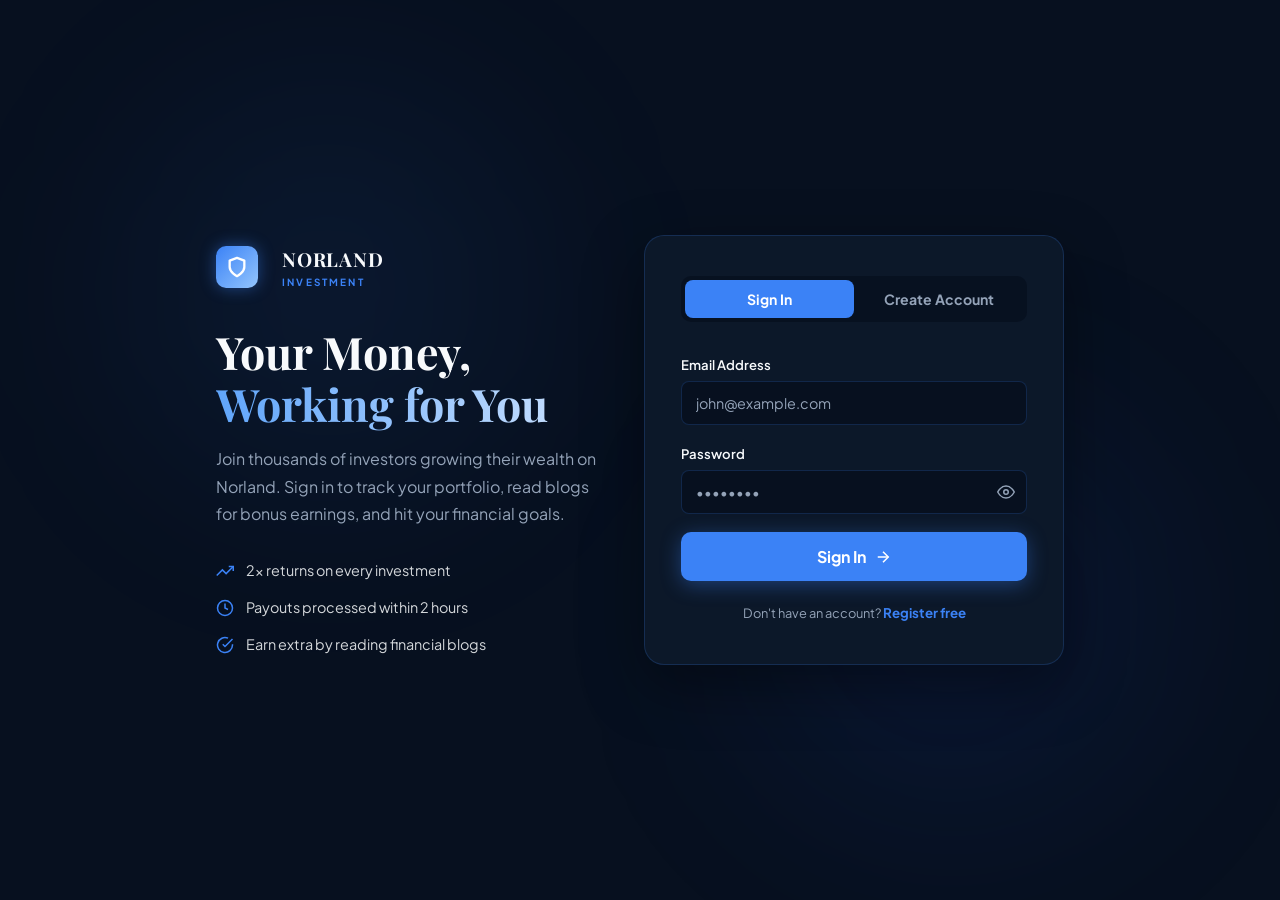
==== dashboard.html @ 58f3e638 "Add files via upload" ====
<!DOCTYPE html>
<html lang="en">
<head>
  <meta charset="UTF-8" />
  <meta name="viewport" content="width=device-width, initial-scale=1.0" />
  <title>Dashboard — Norland Investment</title>
  <link rel="stylesheet" href="styles.css" />
</head>
<body>

<div class="dashboard-page">

  <!-- ===== SIDEBAR ===== -->
  <aside class="sidebar">
    <div class="sidebar-logo">
      <div class="sidebar-logo-icon">
        <svg xmlns="http://www.w3.org/2000/svg" viewBox="0 0 24 24" fill="none" stroke="currentColor" stroke-width="2.5"><path d="M12 22s8-4 8-10V5l-8-3-8 3v7c0 6 8 10 8 10z"/></svg>
      </div>
      <div>
        <div class="sidebar-logo-text-main">NORLAND</div>
        <div class="sidebar-logo-text-sub">Investment</div>
      </div>
    </div>

    <nav class="sidebar-nav">
      <button class="active" onclick="switchTab('overview',this)" data-tab="overview">
        <svg xmlns="http://www.w3.org/2000/svg" viewBox="0 0 24 24" fill="none" stroke="currentColor" stroke-width="2"><rect x="3" y="3" width="7" height="7"/><rect x="14" y="3" width="7" height="7"/><rect x="14" y="14" width="7" height="7"/><rect x="3" y="14" width="7" height="7"/></svg>
        <span>Overview</span>
      </button>
      <button onclick="switchTab('invest',this)" data-tab="invest">
        <svg xmlns="http://www.w3.org/2000/svg" viewBox="0 0 24 24" fill="none" stroke="currentColor" stroke-width="2"><line x1="16.5" y1="9.4" x2="7.5" y2="4.21"/><path d="M21 16V8a2 2 0 0 0-1-1.73l-7-4a2 2 0 0 0-2 0l-7 4A2 2 0 0 0 3 8v8a2 2 0 0 0 1 1.73l7 4a2 2 0 0 0 2 0l7-4A2 2 0 0 0 21 16z"/><polyline points="3.27 6.96 12 12.01 20.73 6.96"/><line x1="12" y1="22.08" x2="12" y2="12"/></svg>
        <span>Invest</span>
      </button>
      <button onclick="switchTab('blog',this)" data-tab="blog">
        <svg xmlns="http://www.w3.org/2000/svg" viewBox="0 0 24 24" fill="none" stroke="currentColor" stroke-width="2"><path d="M14 2H6a2 2 0 0 0-2 2v16a2 2 0 0 0 2 2h12a2 2 0 0 0 2-2V8z"/><polyline points="14 2 14 8 20 8"/><line x1="16" y1="13" x2="8" y2="13"/><line x1="16" y1="17" x2="8" y2="17"/><polyline points="10 9 9 9 8 9"/></svg>
        <span>Read &amp; Earn</span>
      </button>
      <button onclick="switchTab('goal',this)" data-tab="goal">
        <svg xmlns="http://www.w3.org/2000/svg" viewBox="0 0 24 24" fill="none" stroke="currentColor" stroke-width="2"><circle cx="12" cy="12" r="10"/><circle cx="12" cy="12" r="6"/><circle cx="12" cy="12" r="2"/></svg>
        <span>My Goal</span>
      </button>
    </nav>

    <div class="sidebar-user">
      <div class="sidebar-user-info">
        <div class="sidebar-avatar" id="sidebar-avatar">--</div>
        <div>
          <div class="name" id="sidebar-name">—</div>
          <div class="email" id="sidebar-email">—</div>
        </div>
      </div>
      <button class="logout-btn" onclick="doLogout()">
        <svg xmlns="http://www.w3.org/2000/svg" viewBox="0 0 24 24" fill="none" stroke="currentColor" stroke-width="2"><path d="M9 21H5a2 2 0 0 1-2-2V5a2 2 0 0 1 2-2h4"/><polyline points="16 17 21 12 16 7"/><line x1="21" y1="12" x2="9" y2="12"/></svg>
        <span>Sign Out</span>
      </button>
    </div>
  </aside>

  <!-- ===== MAIN ===== -->
  <main class="dash-main">
    <div class="dash-header">
      <h1 id="welcome-msg">Welcome back 👋</h1>
      <p>Here's your investment dashboard for today.</p>
    </div>

    <!-- ===== OVERVIEW TAB ===== -->
    <div id="tab-overview" class="dash-tab active">

      <!-- Stat cards -->
      <div class="stat-grid">
        <div class="dash-stat highlight">
          <svg class="icon" xmlns="http://www.w3.org/2000/svg" viewBox="0 0 24 24" fill="none" stroke="currentColor" stroke-width="2"><polyline points="23 6 13.5 15.5 8.5 10.5 1 18"/><polyline points="17 6 23 6 23 12"/></svg>
          <div class="lbl">Total Balance</div>
          <div class="val" id="stat-balance">₦0</div>
        </div>
        <div class="dash-stat">
          <svg class="icon" xmlns="http://www.w3.org/2000/svg" viewBox="0 0 24 24" fill="none" stroke="currentColor" stroke-width="2"><line x1="16.5" y1="9.4" x2="7.5" y2="4.21"/><path d="M21 16V8a2 2 0 0 0-1-1.73l-7-4a2 2 0 0 0-2 0l-7 4A2 2 0 0 0 3 8v8a2 2 0 0 0 1 1.73l7 4a2 2 0 0 0 2 0l7-4A2 2 0 0 0 21 16z"/></svg>
          <div class="lbl">Total Invested</div>
          <div class="val" id="stat-invested">₦0</div>
        </div>
        <div class="dash-stat">
          <svg class="icon" xmlns="http://www.w3.org/2000/svg" viewBox="0 0 24 24" fill="none" stroke="currentColor" stroke-width="2"><circle cx="12" cy="8" r="6"/><path d="M15.477 12.89L17 22l-5-3-5 3 1.523-9.11"/></svg>
          <div class="lbl">Total Earned</div>
          <div class="val" id="stat-earned">₦0</div>
        </div>
        <div class="dash-stat">
          <svg class="icon" xmlns="http://www.w3.org/2000/svg" viewBox="0 0 24 24" fill="none" stroke="currentColor" stroke-width="2"><path d="M2 3h6a4 4 0 0 1 4 4v14a3 3 0 0 0-3-3H2z"/><path d="M22 3h-6a4 4 0 0 0-4 4v14a3 3 0 0 1 3-3h7z"/></svg>
          <div class="lbl">Blog Earnings</div>
          <div class="val" id="stat-blog">₦0</div>
        </div>
      </div>

      <!-- Balance card -->
      <div class="balance-card">
        <div class="glow-1"></div>
        <div class="glow-2"></div>
        <div class="inner">
          <div class="live-badge">
            <div class="live-dot"></div>
            <span>Live Balance</span>
          </div>
          <div class="balance-amount" id="balance-display">₦0</div>
          <p class="balance-sub">Earnings from investments &amp; blogs</p>
          <div id="goal-progress-wrap" style="display:none">
            <div class="goal-bar-label">
              <span id="goal-bar-label">Goal</span>
              <span class="pct" id="goal-bar-pct">0%</span>
            </div>
            <div class="progress-track">
              <div class="progress-fill" id="goal-bar-fill" style="width:0%"></div>
            </div>
          </div>
        </div>
      </div>

      <!-- Active investments -->
      <div id="active-inv-section" style="margin-bottom:24px;display:none">
        <h2 style="font-size:1rem;font-weight:700;color:var(--text);margin-bottom:14px">Active Investments</h2>
        <div id="active-inv-list" class="investments-list"></div>
      </div>

      <!-- Quick actions -->
      <div class="quick-actions">
        <button class="quick-card" onclick="switchTab('invest',null)">
          <svg class="icon" xmlns="http://www.w3.org/2000/svg" viewBox="0 0 24 24" fill="none" stroke="currentColor" stroke-width="2"><line x1="16.5" y1="9.4" x2="7.5" y2="4.21"/><path d="M21 16V8a2 2 0 0 0-1-1.73l-7-4a2 2 0 0 0-2 0l-7 4A2 2 0 0 0 3 8v8a2 2 0 0 0 1 1.73l7 4a2 2 0 0 0 2 0l7-4A2 2 0 0 0 21 16z"/></svg>
          <div class="title">New Investment</div>
          <div class="desc">Choose a package</div>
        </button>
        <button class="quick-card" onclick="switchTab('blog',null)">
          <svg class="icon" xmlns="http://www.w3.org/2000/svg" viewBox="0 0 24 24" fill="none" stroke="currentColor" stroke-width="2"><path d="M2 3h6a4 4 0 0 1 4 4v14a3 3 0 0 0-3-3H2z"/><path d="M22 3h-6a4 4 0 0 0-4 4v14a3 3 0 0 1 3-3h7z"/></svg>
          <div class="title">Read &amp; Earn</div>
          <div class="desc" id="qa-blog-desc">5 articles available</div>
        </button>
        <button class="quick-card" onclick="switchTab('goal',null)">
          <svg class="icon" xmlns="http://www.w3.org/2000/svg" viewBox="0 0 24 24" fill="none" stroke="currentColor" stroke-width="2"><circle cx="12" cy="12" r="10"/><circle cx="12" cy="12" r="6"/><circle cx="12" cy="12" r="2"/></svg>
          <div class="title">Set Goal</div>
          <div class="desc">Track your targets</div>
        </button>
      </div>
    </div>

    <!-- ===== INVEST TAB ===== -->
    <div id="tab-invest" class="dash-tab">
      <div class="tab-header">
        <h2>Choose a Package</h2>
        <p>Select your investment amount. Returns are paid within 2 hours.</p>
      </div>

      <div id="invest-success" class="success-banner">
        <svg xmlns="http://www.w3.org/2000/svg" viewBox="0 0 24 24" fill="none" stroke="currentColor" stroke-width="2"><path d="M22 11.08V12a10 10 0 1 1-5.93-9.14"/><polyline points="22 4 12 14.01 9 11.01"/></svg>
        Investment submitted! It will be processed within 2 hours.
      </div>

      <div class="pkg-grid" id="pkg-grid"></div>
    </div>

    <!-- ===== BLOG TAB ===== -->
    <div id="tab-blog" class="dash-tab">
      <div class="tab-header">
        <h2>Read Articles &amp; Earn</h2>
        <p>Read financial articles to earn bonus rewards. Resets every day.</p>
      </div>
      <div class="blog-list" id="blog-list"></div>
    </div>

    <!-- ===== GOAL TAB ===== -->
    <div id="tab-goal" class="dash-tab">
      <div class="goal-content">
        <div class="tab-header">
          <h2>Investment Goal</h2>
          <p>Set your wealth target and track your progress as your balance grows.</p>
        </div>

        <div id="goal-current-wrap" class="goal-current" style="display:none">
          <div class="goal-label-row">
            <span id="goal-name-display">Goal</span>
            <span class="pct" id="goal-pct-display">0%</span>
          </div>
          <div class="progress-track">
            <div class="progress-fill" id="goal-pct-fill" style="width:0%"></div>
          </div>
          <div class="goal-amounts">
            <span class="saved" id="goal-saved-display">₦0 saved</span>
            <span class="target" id="goal-target-display">Goal: ₦0</span>
          </div>
          <div class="milestones" id="milestones"></div>
        </div>

        <div class="goal-form">
          <h3 id="goal-form-title">Set Your Goal</h3>
          <div class="goal-form-fields">
            <div class="form-group">
              <label for="goal-label-input">Goal Label</label>
              <input id="goal-label-input" type="text" placeholder='e.g. "Car fund", "School fees"' />
            </div>
            <div class="form-group">
              <label for="goal-amount-input">Target Amount (₦)</label>
              <input id="goal-amount-input" type="number" placeholder="e.g. 500000" min="1000" required />
            </div>
            <button class="goal-save-btn" id="goal-save-btn" onclick="saveGoal()">
              <svg xmlns="http://www.w3.org/2000/svg" viewBox="0 0 24 24" fill="none" stroke="currentColor" stroke-width="2" width="18" height="18"><circle cx="12" cy="12" r="10"/><circle cx="12" cy="12" r="6"/><circle cx="12" cy="12" r="2"/></svg>
              Save Goal
            </button>
          </div>
        </div>
      </div>
    </div>

  </main>
</div>

<!-- ===== CONFIRM MODAL ===== -->
<div class="modal-overlay" id="confirm-modal">
  <div class="modal-box">
    <button class="modal-close" onclick="closeModal()">
      <svg xmlns="http://www.w3.org/2000/svg" viewBox="0 0 24 24" fill="none" stroke="currentColor" stroke-width="2"><line x1="18" y1="6" x2="6" y2="18"/><line x1="6" y1="6" x2="18" y2="18"/></svg>
    </button>
    <div class="modal-icon">
      <svg xmlns="http://www.w3.org/2000/svg" viewBox="0 0 24 24" fill="none" stroke="currentColor" stroke-width="2"><line x1="16.5" y1="9.4" x2="7.5" y2="4.21"/><path d="M21 16V8a2 2 0 0 0-1-1.73l-7-4a2 2 0 0 0-2 0l-7 4A2 2 0 0 0 3 8v8a2 2 0 0 0 1 1.73l7 4a2 2 0 0 0 2 0l7-4A2 2 0 0 0 21 16z"/></svg>
    </div>
    <h3>Confirm Investment</h3>
    <p>You're about to invest in the <strong id="modal-pkg-name">—</strong> package.</p>
    <div class="modal-details">
      <div class="modal-row"><span>Package</span>  <span id="md-pkg">—</span></div>
      <div class="modal-row"><span>Amount</span>   <span id="md-amt">—</span></div>
      <div class="modal-row"><span>Return</span>   <span id="md-ret" class="accent">—</span></div>
      <div class="modal-row"><span>Payout in</span><span>2 Hours</span></div>
    </div>
    <button class="modal-confirm" onclick="confirmInvest()">Invest Now</button>
  </div>
</div>

<script src="auth.js"></script>
<script src="dashboard.js"></script>
</body>
</html>
---- styles.css ----
/* ============================================================
   styles.css  —  Norland Investment Platform  (all pages)
   ============================================================ */

@import url('https://fonts.googleapis.com/css2?family=Playfair+Display:wght@400;600;700&family=Plus+Jakarta+Sans:wght@300;400;500;600;700&display=swap');

/* ---------- Variables ---------- */
:root {
  --bg:           #07101f;
  --bg-card:      #0c1829;
  --primary:      #3b82f6;
  --primary-lt:   #93c5fd;
  --primary-dark: #1d4ed8;
  --secondary:    #0f2748;
  --border:       rgba(59,130,246,.20);
  --border-light: rgba(59,130,246,.10);
  --text:         #f8fafc;
  --text-muted:   #94a3b8;
  --radius:       10px;
  --font-serif:   'Playfair Display', serif;
  --font-sans:    'Plus Jakarta Sans', sans-serif;
}

/* ---------- Reset ---------- */
*,*::before,*::after{box-sizing:border-box;margin:0;padding:0}
html{scroll-behavior:smooth}
body{font-family:var(--font-sans);background:var(--bg);color:var(--text);line-height:1.6;overflow-x:hidden}
a{text-decoration:none;color:inherit}
button{cursor:pointer;border:none;background:none;font-family:inherit;color:inherit}
input,select{font-family:inherit}

/* ---------- Utilities ---------- */
.container{width:100%;max-width:1200px;margin:0 auto;padding:0 24px}
.serif{font-family:var(--font-serif)}

.gradient-text{
  background:linear-gradient(to right,#60a5fa,#bfdbfe,#60a5fa);
  background-size:200% auto;
  -webkit-background-clip:text;background-clip:text;-webkit-text-fill-color:transparent;
  animation:shine 4s linear infinite;
}
@keyframes shine{to{background-position:200% center}}

.btn-primary{
  display:inline-flex;align-items:center;gap:8px;
  background:var(--primary);color:#fff;font-weight:700;
  padding:14px 32px;border-radius:var(--radius);font-size:1rem;
  transition:transform .2s,box-shadow .2s;
  box-shadow:0 4px 24px rgba(59,130,246,.4);
  position:relative;overflow:hidden;border:none;cursor:pointer;
}
.btn-primary:hover{transform:scale(1.04)}
.btn-primary::after{
  content:'';position:absolute;top:0;left:-100%;width:50%;height:100%;
  background:linear-gradient(to right,transparent 0%,rgba(255,255,255,.12) 50%,transparent 100%);
  transform:skewX(-20deg);animation:shimmer 6s infinite;
}
@keyframes shimmer{20%,100%{left:200%}0%{left:-100%}}

.btn-outline{
  display:inline-flex;align-items:center;gap:8px;
  border:1px solid var(--primary);color:var(--primary);
  padding:11px 24px;border-radius:var(--radius);font-weight:600;font-size:.9rem;
  transition:background .2s,color .2s;cursor:pointer;background:none;
}
.btn-outline:hover{background:var(--primary);color:#fff}

.section-label{
  display:block;font-size:.75rem;letter-spacing:.2em;text-transform:uppercase;
  font-weight:700;color:var(--primary);margin-bottom:12px;
}
.dot-pattern{
  background-image:radial-gradient(rgba(59,130,246,.06) 1px,transparent 1px);
  background-size:32px 32px;
}

/* ---------- Ticker ---------- */
.ticker-bar{width:100%;overflow:hidden;background:var(--primary-dark);color:#fff;padding:9px 0;font-weight:700;font-size:.82rem;letter-spacing:.07em;white-space:nowrap}
.ticker-inner{display:inline-block;animation:ticker 30s linear infinite}
@keyframes ticker{from{transform:translateX(0)}to{transform:translateX(-50%)}}

/* ---------- Navbar ---------- */
.navbar{position:sticky;top:0;z-index:100;border-bottom:1px solid var(--border);background:rgba(7,16,31,.85);backdrop-filter:blur(14px)}
.navbar-inner{display:flex;align-items:center;justify-content:space-between;height:76px}
.logo{display:flex;align-items:center;gap:12px}
.logo-icon{width:42px;height:42px;border-radius:10px;background:linear-gradient(135deg,var(--primary) 0%,var(--primary-lt) 100%);display:flex;align-items:center;justify-content:center;box-shadow:0 0 16px rgba(59,130,246,.45)}
.logo-icon svg{width:22px;height:22px;color:#fff}
.logo-text-main{font-family:var(--font-serif);font-size:1.2rem;font-weight:700;letter-spacing:.04em}
.logo-text-sub{font-size:.62rem;letter-spacing:.22em;text-transform:uppercase;color:var(--primary);font-weight:700}
.nav-links{display:flex;gap:32px}
.nav-links button{color:var(--text-muted);font-size:.9rem;font-weight:500;transition:color .2s}
.nav-links button:hover{color:var(--primary)}
.nav-cta{background:var(--primary);color:#fff;padding:10px 22px;border-radius:var(--radius);font-weight:700;font-size:.88rem;box-shadow:0 4px 14px rgba(59,130,246,.38);transition:transform .15s}
.nav-cta:hover{transform:scale(1.04)}
.nav-signin{color:var(--text-muted);font-weight:600;font-size:.88rem;padding:8px 12px;transition:color .2s;display:flex;align-items:center;gap:6px}
.nav-signin:hover{color:var(--primary)}

/* ---------- Hero ---------- */
.hero{min-height:88vh;display:flex;align-items:center;justify-content:center;text-align:center;position:relative;overflow:hidden;padding:60px 0 80px}
.hero-glow-1{position:absolute;width:460px;height:460px;top:20%;left:20%;background:rgba(59,130,246,.08);border-radius:50%;filter:blur(120px);pointer-events:none}
.hero-glow-2{position:absolute;width:500px;height:500px;bottom:15%;right:15%;background:rgba(29,78,216,.12);border-radius:50%;filter:blur(120px);pointer-events:none}
.hero-badge{display:inline-flex;align-items:center;gap:8px;padding:7px 16px;border:1px solid rgba(59,130,246,.4);border-radius:999px;background:rgba(59,130,246,.12);color:var(--primary);font-size:.75rem;font-weight:700;letter-spacing:.1em;text-transform:uppercase;margin-bottom:32px}
.hero-title{font-family:var(--font-serif);font-size:clamp(2.6rem,7vw,5.5rem);font-weight:700;line-height:1.08;max-width:900px;margin:0 auto 24px}
.hero-sub{color:var(--text-muted);font-size:1.1rem;max-width:600px;margin:0 auto 40px}
.hero-stats{display:grid;grid-template-columns:repeat(3,1fr);gap:20px;max-width:840px;margin:60px auto 0}
.stat-card{background:rgba(12,24,41,.7);border:1px solid var(--border);border-radius:14px;padding:24px 20px;backdrop-filter:blur(8px)}
.stat-icon{width:46px;height:46px;border-radius:50%;background:rgba(59,130,246,.15);display:flex;align-items:center;justify-content:center;margin:0 auto 14px;color:var(--primary)}
.stat-icon svg{width:22px;height:22px}
.stat-card h3{font-weight:700;font-size:1.05rem;margin-bottom:6px}
.stat-card p{color:var(--text-muted);font-size:.85rem}

/* ---------- About ---------- */
.about{padding:96px 0;border-top:1px solid var(--border-light)}
.about-grid{display:grid;grid-template-columns:1fr 1fr;gap:64px;align-items:center}
.about-visual{position:relative;max-width:440px;margin:0 auto;aspect-ratio:1;border-radius:16px;border:1px solid rgba(59,130,246,.3);background:var(--bg-card);display:flex;flex-direction:column;align-items:center;justify-content:center;text-align:center;padding:40px}
.about-visual::before{content:'';position:absolute;inset:-1px;border-radius:17px;background:linear-gradient(45deg,rgba(59,130,246,.4),rgba(96,165,250,.15),rgba(59,130,246,.4));z-index:-1}
.about-visual svg{width:80px;height:80px;color:var(--primary);margin-bottom:20px}
.about-visual h3{font-family:var(--font-serif);font-size:1.5rem;margin-bottom:8px}
.about-visual p{color:var(--text-muted);font-size:.9rem}
.about-badge{position:absolute;bottom:-24px;right:-24px;background:var(--secondary);border:1px solid rgba(59,130,246,.25);border-radius:12px;padding:14px 20px;box-shadow:0 8px 24px rgba(0,0,0,.4);text-align:center}
.about-badge .big{font-size:1.5rem;font-weight:700}
.about-badge small{font-size:.65rem;text-transform:uppercase;letter-spacing:.15em;color:var(--primary);font-weight:700;display:block}
.about-content h2{font-size:.8rem;letter-spacing:.2em;text-transform:uppercase;color:var(--primary);font-weight:700;margin-bottom:12px}
.about-content h3{font-family:var(--font-serif);font-size:clamp(1.8rem,3vw,2.8rem);font-weight:700;margin-bottom:24px;line-height:1.2}
.about-content p{color:var(--text-muted);font-size:1.05rem;margin-bottom:16px}
.about-content strong{color:var(--text)}
.about-content .accent{color:var(--primary)}
.about-stats{display:grid;grid-template-columns:1fr 1fr;gap:24px;margin-top:36px;padding-top:32px;border-top:1px solid var(--border)}
.about-stats .num{font-family:var(--font-serif);font-size:2.4rem;font-weight:700;color:var(--primary)}
.about-stats .lbl{font-size:.75rem;text-transform:uppercase;letter-spacing:.12em;color:var(--text-muted);font-weight:600}

/* ---------- Packages ---------- */
.packages{padding:96px 0;background:var(--bg-card);position:relative}
.section-head{text-align:center;max-width:680px;margin:0 auto 56px}
.section-head h3{font-family:var(--font-serif);font-size:clamp(1.8rem,3.5vw,3rem);font-weight:700;margin-bottom:16px}
.section-head p{color:var(--text-muted);font-size:1.05rem}
.packages-grid{display:grid;grid-template-columns:repeat(4,1fr);gap:20px}
.pkg-card{position:relative;background:var(--bg);border-radius:14px;padding:24px;display:flex;flex-direction:column;transition:transform .2s;z-index:0}
.pkg-card::before{content:'';position:absolute;inset:-1px;border-radius:15px;background:linear-gradient(45deg,rgba(59,130,246,.35),rgba(96,165,250,.1),rgba(59,130,246,.35));z-index:-1;opacity:.55;transition:opacity .25s}
.pkg-card:hover{transform:translateY(-4px)}
.pkg-card:hover::before{opacity:1}
.pkg-name{font-size:1.1rem;font-weight:700;margin-bottom:20px;padding-bottom:20px;border-bottom:1px solid var(--border)}
.pkg-label{font-size:.72rem;text-transform:uppercase;letter-spacing:.12em;font-weight:600;color:var(--text-muted);margin-bottom:4px}
.pkg-invest{font-size:1.3rem;font-weight:700;margin-bottom:20px}
.pkg-roi-wrap{position:relative;padding-left:16px;margin-bottom:24px}
.pkg-roi-wrap::before{content:'';position:absolute;left:0;top:0;bottom:0;width:3px;background:var(--primary);border-radius:2px}
.pkg-roi-lbl{font-size:.72rem;text-transform:uppercase;letter-spacing:.12em;font-weight:700;color:var(--primary);margin-bottom:4px}
.pkg-roi{font-family:var(--font-serif);font-size:2rem;font-weight:700;color:var(--primary)}
.pkg-btn{margin-top:auto;width:100%;padding:11px;border:1px solid rgba(59,130,246,.35);border-radius:8px;color:var(--primary);font-weight:600;font-size:.88rem;transition:background .2s,color .2s;display:flex;align-items:center;justify-content:center;gap:6px}
.pkg-btn:hover{background:var(--primary);color:#fff}

/* ---------- How It Works ---------- */
.how{padding:96px 0;border-top:1px solid var(--border-light)}
.steps{display:grid;grid-template-columns:repeat(4,1fr);gap:32px;position:relative}
.steps::before{content:'';position:absolute;top:44px;left:9%;right:9%;height:1px;border-top:1px dashed var(--border)}
.step{display:flex;flex-direction:column;align-items:center;text-align:center;position:relative;z-index:1}
.step-circle{width:88px;height:88px;border-radius:50%;background:var(--bg-card);border:2px solid rgba(59,130,246,.2);display:flex;align-items:center;justify-content:center;color:var(--primary);margin-bottom:24px;transition:border-color .25s,transform .25s;position:relative}
.step-circle:hover{border-color:var(--primary);transform:scale(1.08)}
.step-circle svg{width:32px;height:32px}
.step-num{position:absolute;top:-8px;right:-8px;width:26px;height:26px;background:var(--primary);color:#fff;border-radius:50%;font-size:.75rem;font-weight:700;display:flex;align-items:center;justify-content:center}
.step h4{font-size:1.05rem;font-weight:700;margin-bottom:10px}
.step p{color:var(--text-muted);font-size:.9rem}

/* ---------- Testimonials ---------- */
.testimonials{padding:96px 0;background:var(--bg-card);border-top:1px solid var(--border-light);position:relative;overflow:hidden}
.testimonials::before{content:'';position:absolute;top:0;right:0;width:500px;height:500px;background:rgba(59,130,246,.06);border-radius:50%;filter:blur(100px);pointer-events:none}
.testi-header{display:flex;flex-wrap:wrap;align-items:flex-end;justify-content:space-between;gap:24px;margin-bottom:52px}
.testi-header h3{font-family:var(--font-serif);font-size:clamp(1.8rem,3.5vw,2.8rem);font-weight:700;margin-bottom:12px}
.testi-header p{color:var(--text-muted);font-size:1rem;max-width:520px}
.stars{display:flex;gap:4px;align-items:center}
.stars svg{color:var(--primary);fill:var(--primary);width:22px;height:22px}
.stars span{margin-left:8px;font-weight:700}
.testi-grid{display:grid;grid-template-columns:repeat(3,1fr);gap:28px}
.testi-card{background:rgba(7,16,31,.85);border:1px solid var(--border);border-radius:18px;padding:32px;backdrop-filter:blur(10px);position:relative}
.quote-icon{position:absolute;top:20px;right:20px;color:rgba(59,130,246,.18);width:36px;height:36px}
.testi-stars{display:flex;gap:3px;margin-bottom:20px}
.testi-stars svg{width:15px;height:15px;color:var(--primary);fill:var(--primary)}
.testi-text{color:rgba(248,250,252,.88);font-size:1rem;line-height:1.7;margin-bottom:28px}
.testi-author{display:flex;align-items:center;gap:14px;padding-top:20px;border-top:1px solid var(--border)}
.testi-avatar{width:46px;height:46px;border-radius:50%;background:rgba(59,130,246,.18);border:1px solid rgba(59,130,246,.3);color:var(--primary);font-weight:700;font-size:1rem;display:flex;align-items:center;justify-content:center}
.testi-name{font-weight:700;font-size:.95rem}
.testi-role{font-size:.8rem;color:var(--primary);font-weight:600}

/* ---------- Invest Form ---------- */
.invest-section{padding:96px 0;border-top:1px solid var(--border-light)}
.form-box{max-width:920px;margin:0 auto;border-radius:24px;overflow:hidden;border:1px solid rgba(59,130,246,.2);box-shadow:0 20px 60px rgba(0,0,0,.35);display:grid;grid-template-columns:2fr 3fr}
.form-info{background:var(--secondary);padding:48px 36px;display:flex;flex-direction:column;justify-content:space-between;position:relative;overflow:hidden}
.form-info::before{content:'';position:absolute;inset:0;background-image:radial-gradient(rgba(59,130,246,.07) 1px,transparent 1px);background-size:24px 24px}
.form-info>*{position:relative;z-index:1}
.form-info svg.shield{width:48px;height:48px;color:var(--primary);margin-bottom:24px}
.form-info h3{font-family:var(--font-serif);font-size:1.8rem;font-weight:700;margin-bottom:14px}
.form-info p{color:rgba(248,250,252,.7);font-size:.9rem;line-height:1.6;margin-bottom:28px}
.form-checklist{list-style:none;display:flex;flex-direction:column;gap:14px}
.form-checklist li{display:flex;align-items:flex-start;gap:10px;font-size:.88rem;color:rgba(248,250,252,.85)}
.form-checklist svg{width:18px;height:18px;color:var(--primary);flex-shrink:0;margin-top:1px}
.form-area{background:var(--bg-card);padding:48px 36px}
.form-area h2{font-family:var(--font-serif);font-size:1.8rem;font-weight:700;margin-bottom:6px}
.form-divider{width:60px;height:3px;background:var(--primary);border-radius:2px;margin-bottom:30px}
.form-grid{display:grid;grid-template-columns:1fr 1fr;gap:20px}
.form-group{display:flex;flex-direction:column;gap:6px}
.form-group.full{grid-column:1/-1}
.form-group label{font-size:.82rem;font-weight:600;color:var(--text)}
.form-group input,.form-group select{background:var(--bg);border:1px solid var(--border);border-radius:8px;padding:12px 14px;color:var(--text);font-size:.9rem;outline:none;transition:border-color .2s;-webkit-appearance:none}
.form-group input::placeholder{color:var(--text-muted)}
.form-group input:focus,.form-group select:focus{border-color:var(--primary);box-shadow:0 0 0 2px rgba(59,130,246,.15)}
.form-group select option{background:var(--bg-card);color:var(--text)}
.form-submit{width:100%;padding:16px;margin-top:8px;background:var(--primary);color:#fff;font-weight:700;font-size:1.05rem;border-radius:8px;display:flex;align-items:center;justify-content:center;gap:8px;box-shadow:0 4px 20px rgba(59,130,246,.38);transition:background .2s,transform .15s;position:relative;overflow:hidden;border:none;cursor:pointer}
.form-submit:hover{background:#2563eb;transform:scale(1.01)}
.form-note{text-align:center;color:var(--text-muted);font-size:.75rem;margin-top:12px;display:flex;align-items:center;justify-content:center;gap:5px}

/* ---------- Footer ---------- */
.footer{background:var(--bg);border-top:1px solid var(--border);padding:64px 0 32px}
.footer-grid{display:grid;grid-template-columns:2fr 1fr 1fr;gap:48px;margin-bottom:48px}
.footer-brand p{color:var(--text-muted);font-size:.9rem;max-width:340px;margin:20px 0 24px;line-height:1.7}
.footer-badges{display:flex;gap:10px;flex-wrap:wrap}
.trust-badge{display:flex;align-items:center;gap:6px;background:var(--bg-card);border:1px solid var(--border);border-radius:999px;padding:6px 14px;font-size:.8rem;font-weight:600;color:var(--text)}
.trust-badge svg{width:14px;height:14px;color:var(--primary)}
.footer-col h4{font-weight:700;font-size:1rem;margin-bottom:20px}
.footer-col ul{list-style:none;display:flex;flex-direction:column;gap:12px}
.footer-col ul li button,.footer-col ul li span{color:var(--text-muted);font-size:.88rem;transition:color .2s;display:flex;align-items:center;gap:8px}
.footer-col ul li button:hover{color:var(--primary)}
.footer-col ul li .dot{width:7px;height:7px;border-radius:50%;background:var(--primary);flex-shrink:0}
.footer-bottom{border-top:1px solid var(--border);padding-top:24px;display:flex;flex-wrap:wrap;align-items:center;justify-content:space-between;gap:12px;font-size:.82rem;color:var(--text-muted)}
.footer-bottom strong{color:var(--text)}

/* ---------- Floating CTA ---------- */
.floating-cta{position:fixed;bottom:24px;right:24px;z-index:200;display:none}
.floating-cta.visible{display:block}
.floating-btn{background:var(--primary);color:#fff;font-weight:700;font-size:.9rem;padding:14px 26px;border-radius:999px;box-shadow:0 8px 30px rgba(59,130,246,.45);transition:transform .2s;position:relative;overflow:hidden;border:none;cursor:pointer}
.floating-btn:hover{transform:scale(1.06)}

/* ---------- Animations ---------- */
.fade-up{opacity:0;transform:translateY(32px);transition:opacity .6s ease,transform .6s ease}
.fade-up.visible{opacity:1;transform:translateY(0)}
@keyframes pulse{0%,100%{opacity:1}50%{opacity:.4}}
@keyframes spin{to{transform:rotate(360deg)}}

/* ============================================================
   LOGIN PAGE
   ============================================================ */
.login-page{min-height:100vh;background:var(--bg);display:flex;align-items:center;justify-content:center;padding:24px;position:relative;overflow:hidden}
.login-glow-1{position:absolute;top:10%;left:10%;width:400px;height:400px;background:rgba(59,130,246,.07);border-radius:50%;filter:blur(100px);pointer-events:none}
.login-glow-2{position:absolute;bottom:10%;right:10%;width:400px;height:400px;background:rgba(29,78,216,.1);border-radius:50%;filter:blur(100px);pointer-events:none}
.login-wrap{display:flex;gap:48px;align-items:center;max-width:960px;width:100%;position:relative;z-index:1;flex-wrap:wrap;justify-content:center}
.login-brand{flex:1 1 300px;max-width:380px}
.login-brand h1{font-family:var(--font-serif);font-size:clamp(2rem,4vw,2.8rem);font-weight:700;color:var(--text);line-height:1.15;margin-bottom:16px}
.login-brand p{color:var(--text-muted);font-size:1rem;line-height:1.7;margin-bottom:32px}
.login-checklist{list-style:none;display:flex;flex-direction:column;gap:14px}
.login-checklist li{display:flex;align-items:center;gap:12px;color:rgba(248,250,252,.85);font-size:.9rem}
.login-checklist svg{color:var(--primary);flex-shrink:0;width:18px;height:18px}
.login-card{flex:1 1 340px;max-width:420px;background:var(--bg-card);border-radius:20px;border:1px solid rgba(59,130,246,.2);padding:40px 36px;box-shadow:0 20px 60px rgba(0,0,0,.4)}
.tab-switcher{display:flex;background:rgba(7,16,31,.8);border-radius:10px;padding:4px;margin-bottom:32px}
.tab-switcher button{flex:1;padding:10px 0;border-radius:8px;font-weight:700;font-size:.88rem;background:transparent;color:var(--text-muted);transition:all .2s;border:none;cursor:pointer;font-family:inherit}
.tab-switcher button.active{background:var(--primary);color:#fff}
.auth-form{display:flex;flex-direction:column;gap:18px}
.auth-form .form-group{display:flex;flex-direction:column;gap:6px}
.auth-form .form-group label{font-size:.82rem;font-weight:600;color:var(--text)}
.auth-form .form-group input{background:var(--bg);border:1px solid var(--border);border-radius:8px;padding:12px 14px;color:var(--text);font-size:.9rem;outline:none;transition:border-color .2s;width:100%}
.auth-form .form-group input::placeholder{color:var(--text-muted)}
.auth-form .form-group input:focus{border-color:var(--primary);box-shadow:0 0 0 2px rgba(59,130,246,.15)}
.pass-wrap{position:relative}
.pass-wrap input{padding-right:44px;width:100%}
.pass-toggle{position:absolute;right:12px;top:50%;transform:translateY(-50%);background:none;border:none;cursor:pointer;color:var(--text-muted);display:flex;padding:0}
.pass-toggle svg{width:18px;height:18px}
.auth-error{background:rgba(239,68,68,.1);border:1px solid rgba(239,68,68,.3);border-radius:8px;padding:10px 14px;color:#f87171;font-size:.85rem;display:none}
.auth-error.show{display:block}
.auth-submit{padding:14px;border-radius:10px;background:var(--primary);color:#fff;font-weight:700;font-size:1rem;border:none;cursor:pointer;display:flex;align-items:center;justify-content:center;gap:8px;font-family:inherit;box-shadow:0 4px 20px rgba(59,130,246,.38);transition:background .2s,transform .15s;width:100%}
.auth-submit:hover{background:#2563eb;transform:scale(1.01)}
.auth-submit:disabled{opacity:.7;cursor:not-allowed;transform:none}
.auth-footer{text-align:center;color:var(--text-muted);font-size:.8rem;margin-top:4px}
.auth-footer button{color:var(--primary);font-weight:700;background:none;border:none;cursor:pointer;font-family:inherit}
.spinner{width:18px;height:18px;border:2px solid rgba(255,255,255,.3);border-top:2px solid #fff;border-radius:50%;animation:spin 1s linear infinite;display:inline-block}

/* ============================================================
   DASHBOARD
   ============================================================ */
.dashboard-page{min-height:100vh;background:var(--bg);display:flex;font-family:var(--font-sans)}

/* Sidebar */
.sidebar{width:220px;flex-shrink:0;background:var(--bg-card);border-right:1px solid rgba(59,130,246,.12);display:flex;flex-direction:column;position:sticky;top:0;height:100vh;overflow:hidden}
.sidebar-logo{padding:24px 20px 20px;border-bottom:1px solid rgba(59,130,246,.1);display:flex;align-items:center;gap:10px}
.sidebar-logo-icon{width:36px;height:36px;border-radius:8px;background:linear-gradient(135deg,#3b82f6,#93c5fd);display:flex;align-items:center;justify-content:center;flex-shrink:0}
.sidebar-logo-icon svg{width:18px;height:18px;color:#fff}
.sidebar-logo-text-main{font-family:var(--font-serif);font-size:1rem;font-weight:700;color:var(--text)}
.sidebar-logo-text-sub{font-size:.58rem;letter-spacing:.2em;text-transform:uppercase;color:var(--primary);font-weight:700}
.sidebar-nav{flex:1;padding:16px 12px;display:flex;flex-direction:column;gap:4px}
.sidebar-nav button{display:flex;align-items:center;gap:10px;padding:10px 12px;border-radius:8px;background:transparent;color:var(--text-muted);font-weight:500;font-size:.88rem;border:none;cursor:pointer;font-family:inherit;transition:all .2s;text-align:left;border-left:2px solid transparent;width:100%}
.sidebar-nav button.active,.sidebar-nav button:hover{color:var(--primary)}
.sidebar-nav button.active{background:rgba(59,130,246,.15);font-weight:700;border-left-color:var(--primary)}
.sidebar-nav button svg{width:18px;height:18px;flex-shrink:0}
.sidebar-user{padding:16px 12px;border-top:1px solid rgba(59,130,246,.1)}
.sidebar-avatar{width:36px;height:36px;border-radius:50%;background:rgba(59,130,246,.18);border:1px solid rgba(59,130,246,.3);display:flex;align-items:center;justify-content:center;color:var(--primary);font-weight:700;font-size:.85rem;flex-shrink:0}
.sidebar-user-info{display:flex;align-items:center;gap:10px;margin-bottom:12px;overflow:hidden}
.sidebar-user-info .name{font-size:.85rem;font-weight:700;color:var(--text);white-space:nowrap;overflow:hidden;text-overflow:ellipsis}
.sidebar-user-info .email{font-size:.72rem;color:var(--text-muted);white-space:nowrap;overflow:hidden;text-overflow:ellipsis}
.logout-btn{display:flex;align-items:center;gap:8px;width:100%;padding:9px 12px;border-radius:8px;background:rgba(239,68,68,.08);color:#f87171;border:1px solid rgba(239,68,68,.15);cursor:pointer;font-family:inherit;font-size:.84rem;font-weight:600}
.logout-btn svg{width:15px;height:15px}

/* Dashboard main */
.dash-main{flex:1;padding:32px 28px;overflow:auto}
.dash-header{margin-bottom:32px}
.dash-header h1{font-family:var(--font-serif);font-size:1.8rem;font-weight:700;color:var(--text);margin-bottom:4px}
.dash-header p{color:var(--text-muted);font-size:.9rem}

/* Tabs */
.dash-tab{display:none}
.dash-tab.active{display:block}

/* Stat grid */
.stat-grid{display:grid;grid-template-columns:repeat(auto-fit,minmax(200px,1fr));gap:20px;margin-bottom:28px}
.dash-stat{background:var(--bg-card);border:1px solid rgba(59,130,246,.12);border-radius:14px;padding:20px 18px}
.dash-stat.highlight{background:linear-gradient(135deg,rgba(59,130,246,.12),rgba(29,78,216,.08));border-color:rgba(59,130,246,.35)}
.dash-stat .icon{color:var(--primary);margin-bottom:10px;width:22px;height:22px}
.dash-stat .lbl{font-size:.78rem;font-weight:600;color:var(--text-muted);text-transform:uppercase;letter-spacing:.1em;margin-bottom:6px}
.dash-stat .val{font-family:var(--font-serif);font-size:1.4rem;font-weight:700;color:var(--text)}
.dash-stat.highlight .val{color:#60a5fa}

/* Balance card */
.balance-card{background:linear-gradient(135deg,#0c1829 0%,#0f2748 100%);border:1px solid rgba(59,130,246,.25);border-radius:20px;padding:32px;margin-bottom:24px;position:relative;overflow:hidden}
.balance-card .glow-1{position:absolute;top:-40px;right:-40px;width:200px;height:200px;background:rgba(59,130,246,.07);border-radius:50%;filter:blur(40px);pointer-events:none}
.balance-card .glow-2{position:absolute;bottom:-20px;left:-20px;width:160px;height:160px;background:rgba(29,78,216,.1);border-radius:50%;filter:blur(40px);pointer-events:none}
.balance-card .inner{position:relative;z-index:1}
.live-badge{display:flex;align-items:center;gap:8px;margin-bottom:8px}
.live-dot{width:8px;height:8px;border-radius:50%;background:#22c55e;box-shadow:0 0 6px #22c55e;animation:pulse 2s infinite}
.live-badge span{font-size:.78rem;color:var(--text-muted);font-weight:600;text-transform:uppercase;letter-spacing:.12em}
.balance-amount{font-family:var(--font-serif);font-size:clamp(2.2rem,5vw,3.5rem);font-weight:700;color:var(--text);letter-spacing:-.01em;margin-bottom:8px}
.balance-sub{color:var(--text-muted);font-size:.88rem;margin-bottom:20px}
.goal-bar-label{display:flex;justify-content:space-between;margin-bottom:6px}
.goal-bar-label span{font-size:.8rem;color:var(--text-muted)}
.goal-bar-label .pct{color:var(--primary);font-weight:700}
.progress-track{height:8px;background:rgba(59,130,246,.12);border-radius:999px}
.progress-fill{height:100%;background:linear-gradient(to right,#3b82f6,#93c5fd);border-radius:999px;transition:width 1s ease}

/* Active investments */
.investments-list{display:flex;flex-direction:column;gap:12px}
.inv-card{background:var(--bg-card);border:1px solid rgba(59,130,246,.18);border-radius:14px;padding:20px}
.inv-card-top{display:flex;justify-content:space-between;align-items:center;margin-bottom:12px;flex-wrap:wrap;gap:12px}
.inv-name{font-weight:700;font-size:.95rem;color:var(--text)}
.inv-amounts{font-size:.82rem;color:var(--text-muted)}
.inv-amounts .arrow{color:var(--primary);font-weight:700}
.inv-timer{font-family:monospace;font-size:1.1rem;font-weight:700;color:var(--text);text-align:right}
.inv-timer.done{color:#22c55e}
.inv-timer-label{font-size:.75rem;color:var(--text-muted)}
.inv-progress-track{height:6px;background:rgba(59,130,246,.1);border-radius:999px;margin-bottom:6px}
.inv-progress-fill{height:100%;background:linear-gradient(to right,#3b82f6,#93c5fd);border-radius:999px;transition:width .5s ease}
.inv-pct{font-size:.75rem;color:var(--text-muted)}

/* Quick actions */
.quick-actions{display:grid;grid-template-columns:repeat(auto-fit,minmax(180px,1fr));gap:16px}
.quick-card{background:var(--bg-card);border:1px solid rgba(59,130,246,.15);border-radius:14px;padding:20px;text-align:left;cursor:pointer;font-family:inherit;transition:border-color .2s,transform .2s;width:100%}
.quick-card:hover{border-color:rgba(59,130,246,.45);transform:translateY(-2px)}
.quick-card .icon{color:var(--primary);margin-bottom:10px;width:18px;height:18px}
.quick-card .title{font-weight:700;font-size:.9rem;color:var(--text);margin-bottom:4px}
.quick-card .desc{font-size:.78rem;color:var(--text-muted)}

/* Section header */
.tab-header{margin-bottom:24px}
.tab-header h2{font-family:var(--font-serif);font-size:1.6rem;font-weight:700;color:var(--text);margin-bottom:8px}
.tab-header p{color:var(--text-muted);font-size:.9rem}

/* Package grid (invest tab) */
.pkg-grid{display:grid;grid-template-columns:repeat(auto-fill,minmax(200px,1fr));gap:16px}
.pkg-item{background:var(--bg-card);border:1px solid rgba(59,130,246,.15);border-radius:14px;padding:20px;text-align:left;cursor:pointer;font-family:inherit;transition:all .2s;width:100%}
.pkg-item:hover,.pkg-item.selected{background:rgba(59,130,246,.1);border-color:rgba(59,130,246,.5)}
.pkg-item .name{font-weight:700;font-size:.95rem;color:var(--text);margin-bottom:12px}
.pkg-item .inv-label{font-size:.75rem;color:var(--text-muted);margin-bottom:4px}
.pkg-item .inv-amount{font-weight:700;font-size:1.05rem;color:var(--text);margin-bottom:14px}
.pkg-item .ret-bar{border-left:2px solid var(--primary);padding-left:12px}
.pkg-item .ret-label{font-size:.72rem;color:var(--primary);font-weight:700;text-transform:uppercase;letter-spacing:.1em}
.pkg-item .ret-amount{font-family:var(--font-serif);font-size:1.3rem;font-weight:700;color:#60a5fa}

/* Confirm modal */
.modal-overlay{position:fixed;inset:0;background:rgba(0,0,0,.7);display:flex;align-items:center;justify-content:center;z-index:1000;padding:24px;display:none}
.modal-overlay.show{display:flex}
.modal-box{background:var(--bg-card);border:1px solid rgba(59,130,246,.3);border-radius:20px;padding:36px;max-width:400px;width:100%;position:relative}
.modal-close{position:absolute;top:16px;right:16px;background:none;border:none;cursor:pointer;color:var(--text-muted);display:flex}
.modal-close svg{width:20px;height:20px}
.modal-icon{width:52px;height:52px;border-radius:50%;background:rgba(59,130,246,.15);display:flex;align-items:center;justify-content:center;color:var(--primary);margin-bottom:20px}
.modal-icon svg{width:24px;height:24px}
.modal-box h3{font-family:var(--font-serif);font-size:1.4rem;font-weight:700;color:var(--text);margin-bottom:8px}
.modal-box p{color:var(--text-muted);font-size:.9rem;margin-bottom:24px}
.modal-details{background:rgba(59,130,246,.06);border:1px solid rgba(59,130,246,.15);border-radius:12px;padding:16px;margin-bottom:24px}
.modal-row{display:flex;justify-content:space-between;padding:6px 0;font-size:.88rem}
.modal-row span:first-child{color:var(--text-muted)}
.modal-row span:last-child{font-weight:700;color:var(--text)}
.modal-row span.accent{color:#60a5fa}
.modal-confirm{width:100%;padding:14px;background:var(--primary);color:#fff;border-radius:10px;font-weight:700;font-size:1rem;border:none;cursor:pointer;font-family:inherit;box-shadow:0 4px 16px rgba(59,130,246,.35)}

/* Success banner */
.success-banner{background:rgba(34,197,94,.1);border:1px solid rgba(34,197,94,.3);border-radius:12px;padding:16px;margin-bottom:20px;display:none;align-items:center;gap:10px;color:#4ade80;font-size:.9rem}
.success-banner.show{display:flex}
.success-banner svg{width:20px;height:20px;flex-shrink:0}

/* Blog tab */
.blog-list{display:flex;flex-direction:column;gap:16px}
.blog-card{background:var(--bg-card);border:1px solid rgba(59,130,246,.15);border-radius:16px;overflow:hidden;transition:border-color .2s}
.blog-card.done{border-color:rgba(34,197,94,.2)}
.blog-card-body{padding:24px}
.blog-card-top{display:flex;align-items:flex-start;justify-content:space-between;gap:16px;flex-wrap:wrap}
.blog-meta{display:flex;gap:8px;margin-bottom:10px;align-items:center}
.blog-tag{background:rgba(59,130,246,.12);color:#60a5fa;padding:3px 10px;border-radius:999px;font-size:.72rem;font-weight:700}
.blog-time{color:var(--text-muted);font-size:.75rem;display:flex;align-items:center;gap:4px}
.blog-time svg{width:12px;height:12px}
.blog-card h3{font-weight:700;font-size:1.05rem;color:var(--text);margin-bottom:8px;line-height:1.4}
.blog-card p{color:var(--text-muted);font-size:.88rem;line-height:1.6}
.blog-right{display:flex;flex-direction:column;align-items:flex-end;gap:10px;flex-shrink:0}
.blog-reward{text-align:right}
.blog-reward .reward-lbl{font-size:.72rem;color:var(--text-muted);font-weight:600}
.blog-reward .reward-val{font-weight:700;color:#60a5fa;font-size:1.1rem}
.blog-read-btn{padding:9px 18px;border-radius:8px;background:var(--primary);color:#fff;font-weight:700;font-size:.85rem;border:none;cursor:pointer;font-family:inherit;white-space:nowrap;display:flex;align-items:center;gap:6px;transition:background .2s}
.blog-read-btn:hover{background:#2563eb}
.blog-read-btn:disabled{opacity:.5;cursor:not-allowed}
.blog-read-btn.reading{background:rgba(59,130,246,.15);color:#60a5fa;border:1px solid rgba(59,130,246,.3)}
.blog-earned{display:flex;align-items:center;gap:6px;color:#4ade80;font-size:.85rem;font-weight:700;white-space:nowrap}
.blog-earned svg{width:16px;height:16px}
.blog-progress{margin-top:16px}
.blog-progress-labels{display:flex;justify-content:space-between;margin-bottom:6px}
.blog-progress-labels span{font-size:.78rem;color:var(--text-muted)}
.blog-progress-labels .pct{color:var(--primary);font-weight:700}

/* Goal tab */
.goal-content{max-width:600px}
.goal-current{background:linear-gradient(135deg,rgba(59,130,246,.1),rgba(29,78,216,.06));border:1px solid rgba(59,130,246,.25);border-radius:18px;padding:28px;margin-bottom:24px}
.goal-label-row{display:flex;justify-content:space-between;margin-bottom:6px}
.goal-label-row span{font-size:.85rem;color:var(--text-muted)}
.goal-label-row .pct{font-weight:700;color:var(--primary)}
.goal-amounts{display:flex;justify-content:space-between;font-size:.82rem;margin-top:12px}
.goal-amounts .saved{color:var(--text);font-weight:700}
.goal-amounts .target{color:var(--text-muted)}
.milestones{display:grid;grid-template-columns:repeat(4,1fr);gap:10px;margin-top:20px}
.milestone{background:rgba(59,130,246,.06);border:1px solid rgba(59,130,246,.12);border-radius:10px;padding:12px 8px;text-align:center}
.milestone.reached{background:rgba(34,197,94,.1);border-color:rgba(34,197,94,.25)}
.milestone svg{width:18px;height:18px;margin-bottom:6px}
.milestone .m-pct{font-size:.72rem;font-weight:700;color:var(--text-muted)}
.milestone.reached .m-pct{color:#4ade80}
.milestone .m-amt{font-size:.7rem;color:#64748b}
.goal-form{background:var(--bg-card);border:1px solid rgba(59,130,246,.15);border-radius:18px;padding:28px}
.goal-form h3{font-size:1.05rem;font-weight:700;color:var(--text);margin-bottom:20px}
.goal-form-fields{display:flex;flex-direction:column;gap:16px}
.goal-form .form-group{display:flex;flex-direction:column;gap:6px}
.goal-form .form-group label{font-size:.82rem;font-weight:600;color:var(--text)}
.goal-form .form-group input{background:var(--bg);border:1px solid var(--border);border-radius:8px;padding:12px 14px;color:var(--text);font-size:.9rem;outline:none;transition:border-color .2s;width:100%}
.goal-form .form-group input:focus{border-color:var(--primary);box-shadow:0 0 0 2px rgba(59,130,246,.15)}
.goal-save-btn{padding:13px;background:var(--primary);color:#fff;border-radius:9px;font-weight:700;font-size:1rem;border:none;cursor:pointer;font-family:inherit;box-shadow:0 4px 16px rgba(59,130,246,.3);display:flex;align-items:center;justify-content:center;gap:8px;width:100%}

/* ---- Responsive ---- */
@media(max-width:1100px){.packages-grid{grid-template-columns:repeat(3,1fr)}}
@media(max-width:900px){
  .about-grid{grid-template-columns:1fr}
  .hero-stats{grid-template-columns:1fr;max-width:400px}
  .testi-grid{grid-template-columns:1fr}
  .form-box{grid-template-columns:1fr}
  .footer-grid{grid-template-columns:1fr 1fr}
  .steps{grid-template-columns:1fr 1fr}
  .steps::before{display:none}
  .sidebar{width:60px}
  .sidebar-logo-text-main,.sidebar-logo-text-sub,.sidebar-nav button span,.sidebar-user-info .name,.sidebar-user-info .email,.logout-btn span{display:none}
  .sidebar-nav button{justify-content:center;padding:12px}
  .sidebar-logo{justify-content:center;padding:16px 0}
  .sidebar-user{padding:8px 0;display:flex;flex-direction:column;align-items:center}
  .logout-btn{justify-content:center;padding:9px}
}
@media(max-width:700px){
  .packages-grid{grid-template-columns:repeat(2,1fr)}
  .nav-links{display:none}
  .footer-grid{grid-template-columns:1fr}
  .form-grid{grid-template-columns:1fr}
  .testi-header{flex-direction:column;align-items:flex-start}
  .blog-card-top{flex-direction:column}
  .blog-right{align-items:flex-start;flex-direction:row;flex-wrap:wrap}
}
@media(max-width:480px){
  .packages-grid{grid-template-columns:1fr}
  .steps{grid-template-columns:1fr}
  .hero-title{font-size:2.2rem}
  .milestones{grid-template-columns:repeat(2,1fr)}
  .pkg-grid{grid-template-columns:1fr}
}
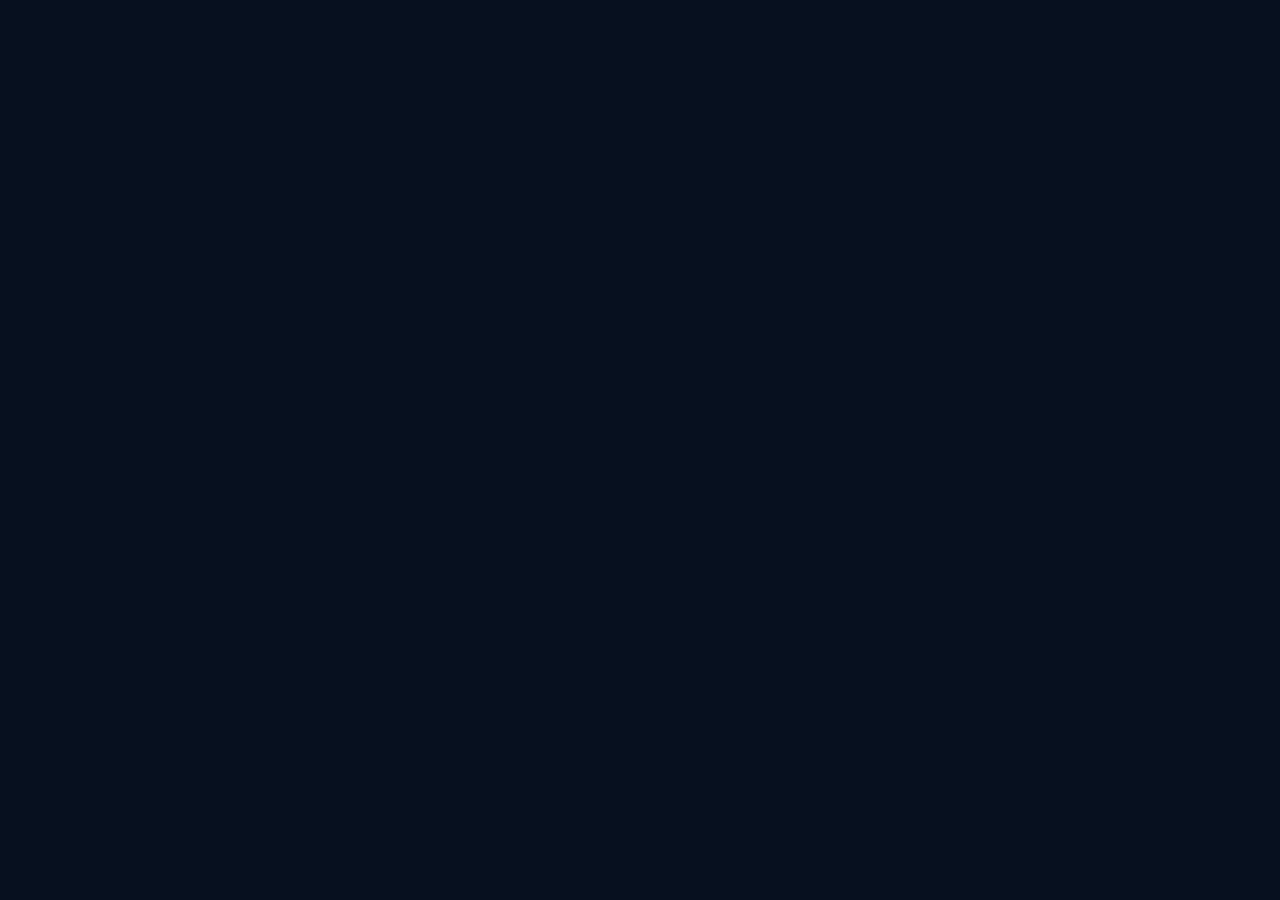
==== commit 88491719: "Add files via upload" ====
--- a/dashboard.html
+++ b/dashboard.html
@@ -4,19 +4,30 @@
   <meta charset="UTF-8" />
   <meta name="viewport" content="width=device-width, initial-scale=1.0" />
   <title>Dashboard — Norland Investment</title>
+  <link rel="icon" href="favicon.svg" type="image/svg+xml" />
+  <link rel="preconnect" href="https://fonts.googleapis.com" />
+  <link rel="preconnect" href="https://fonts.gstatic.com" crossorigin />
+  <link href="https://fonts.googleapis.com/css2?family=Playfair+Display:wght@400;600;700&family=Plus+Jakarta+Sans:wght@300;400;500;600;700&display=swap" rel="stylesheet" />
   <link rel="stylesheet" href="styles.css" />
+  <!-- Firebase SDK -->
+  <script src="https://www.gstatic.com/firebasejs/10.7.1/firebase-app-compat.js"></script>
+  <script src="https://www.gstatic.com/firebasejs/10.7.1/firebase-auth-compat.js"></script>
+  <script src="https://www.gstatic.com/firebasejs/10.7.1/firebase-firestore-compat.js"></script>
 </head>
 <body>
 
 <div class="dashboard-page">
 
+  <!-- Sidebar overlay (mobile) -->
+  <div class="sidebar-overlay" id="sidebar-overlay"></div>
+
   <!-- ===== SIDEBAR ===== -->
-  <aside class="sidebar">
+  <aside class="sidebar" id="sidebar">
     <div class="sidebar-logo">
       <div class="sidebar-logo-icon">
         <svg xmlns="http://www.w3.org/2000/svg" viewBox="0 0 24 24" fill="none" stroke="currentColor" stroke-width="2.5"><path d="M12 22s8-4 8-10V5l-8-3-8 3v7c0 6 8 10 8 10z"/></svg>
       </div>
-      <div>
+      <div class="sidebar-logo-text">
         <div class="sidebar-logo-text-main">NORLAND</div>
         <div class="sidebar-logo-text-sub">Investment</div>
       </div>
@@ -44,7 +55,7 @@
     <div class="sidebar-user">
       <div class="sidebar-user-info">
         <div class="sidebar-avatar" id="sidebar-avatar">--</div>
-        <div>
+        <div class="sidebar-user-text">
           <div class="name" id="sidebar-name">—</div>
           <div class="email" id="sidebar-email">—</div>
         </div>
@@ -58,6 +69,21 @@
 
   <!-- ===== MAIN ===== -->
   <main class="dash-main">
+
+    <!-- Mobile top bar -->
+    <div class="dash-topbar">
+      <button class="sidebar-toggle" id="sidebar-toggle" aria-label="Open navigation">
+        <svg xmlns="http://www.w3.org/2000/svg" viewBox="0 0 24 24" fill="none" stroke="currentColor" stroke-width="2"><line x1="3" y1="6" x2="21" y2="6"/><line x1="3" y1="12" x2="21" y2="12"/><line x1="3" y1="18" x2="21" y2="18"/></svg>
+      </button>
+      <div class="dash-topbar-logo">
+        <div class="sidebar-logo-icon" style="width:30px;height:30px">
+          <svg xmlns="http://www.w3.org/2000/svg" viewBox="0 0 24 24" fill="none" stroke="currentColor" stroke-width="2.5"><path d="M12 22s8-4 8-10V5l-8-3-8 3v7c0 6 8 10 8 10z"/></svg>
+        </div>
+        <span style="font-family:var(--font-serif);font-weight:700;font-size:1rem">NORLAND</span>
+      </div>
+      <div id="topbar-avatar" class="sidebar-avatar" style="margin-left:auto">--</div>
+    </div>
+
     <div class="dash-header">
       <h1 id="welcome-msg">Welcome back 👋</h1>
       <p>Here's your investment dashboard for today.</p>
@@ -66,7 +92,6 @@
     <!-- ===== OVERVIEW TAB ===== -->
     <div id="tab-overview" class="dash-tab active">
 
-      <!-- Stat cards -->
       <div class="stat-grid">
         <div class="dash-stat highlight">
           <svg class="icon" xmlns="http://www.w3.org/2000/svg" viewBox="0 0 24 24" fill="none" stroke="currentColor" stroke-width="2"><polyline points="23 6 13.5 15.5 8.5 10.5 1 18"/><polyline points="17 6 23 6 23 12"/></svg>
@@ -90,7 +115,6 @@
         </div>
       </div>
 
-      <!-- Balance card -->
       <div class="balance-card">
         <div class="glow-1"></div>
         <div class="glow-2"></div>
@@ -113,13 +137,11 @@
         </div>
       </div>
 
-      <!-- Active investments -->
       <div id="active-inv-section" style="margin-bottom:24px;display:none">
         <h2 style="font-size:1rem;font-weight:700;color:var(--text);margin-bottom:14px">Active Investments</h2>
         <div id="active-inv-list" class="investments-list"></div>
       </div>
 
-      <!-- Quick actions -->
       <div class="quick-actions">
         <button class="quick-card" onclick="switchTab('invest',null)">
           <svg class="icon" xmlns="http://www.w3.org/2000/svg" viewBox="0 0 24 24" fill="none" stroke="currentColor" stroke-width="2"><line x1="16.5" y1="9.4" x2="7.5" y2="4.21"/><path d="M21 16V8a2 2 0 0 0-1-1.73l-7-4a2 2 0 0 0-2 0l-7 4A2 2 0 0 0 3 8v8a2 2 0 0 0 1 1.73l7 4a2 2 0 0 0 2 0l7-4A2 2 0 0 0 21 16z"/></svg>
@@ -145,12 +167,10 @@
         <h2>Choose a Package</h2>
         <p>Select your investment amount. Returns are paid within 2 hours.</p>
       </div>
-
       <div id="invest-success" class="success-banner">
         <svg xmlns="http://www.w3.org/2000/svg" viewBox="0 0 24 24" fill="none" stroke="currentColor" stroke-width="2"><path d="M22 11.08V12a10 10 0 1 1-5.93-9.14"/><polyline points="22 4 12 14.01 9 11.01"/></svg>
         Investment submitted! It will be processed within 2 hours.
       </div>
-
       <div class="pkg-grid" id="pkg-grid"></div>
     </div>
 
@@ -232,5 +252,6 @@
 
 <script src="auth.js"></script>
 <script src="dashboard.js"></script>
+<!-- Avatar sync is handled inside dashboard.js _bootDashboard() -->
 </body>
 </html>
--- a/styles.css
+++ b/styles.css
@@ -1,8 +1,7 @@
 /* ============================================================
    styles.css  —  Norland Investment Platform  (all pages)
+   Fully responsive: mobile / tablet / laptop / desktop
    ============================================================ */
-
-@import url('https://fonts.googleapis.com/css2?family=Playfair+Display:wght@400;600;700&family=Plus+Jakarta+Sans:wght@300;400;500;600;700&display=swap');
 
 /* ---------- Variables ---------- */
 :root {
@@ -17,462 +16,1624 @@
   --text:         #f8fafc;
   --text-muted:   #94a3b8;
   --radius:       10px;
-  --font-serif:   'Playfair Display', serif;
-  --font-sans:    'Plus Jakarta Sans', sans-serif;
+  --font-serif:   'Playfair Display', Georgia, 'Times New Roman', serif;
+  --font-sans:    'Plus Jakarta Sans', -apple-system, BlinkMacSystemFont, 'Segoe UI', Roboto, sans-serif;
+  --sidebar-w:    240px;
+  --shadow-sm:    0 2px 8px rgba(0,0,0,.35);
+  --shadow-md:    0 8px 32px rgba(0,0,0,.45);
+  --shadow-lg:    0 20px 60px rgba(0,0,0,.55);
 }
 
 /* ---------- Reset ---------- */
-*,*::before,*::after{box-sizing:border-box;margin:0;padding:0}
-html{scroll-behavior:smooth}
-body{font-family:var(--font-sans);background:var(--bg);color:var(--text);line-height:1.6;overflow-x:hidden}
-a{text-decoration:none;color:inherit}
-button{cursor:pointer;border:none;background:none;font-family:inherit;color:inherit}
-input,select{font-family:inherit}
+*, *::before, *::after { box-sizing: border-box; margin: 0; padding: 0; }
+html { scroll-behavior: smooth; }
+body {
+  font-family: var(--font-sans);
+  background: var(--bg);
+  color: var(--text);
+  line-height: 1.6;
+  overflow-x: hidden;
+}
+a { text-decoration: none; color: inherit; }
+button { cursor: pointer; border: none; background: none; font-family: inherit; color: inherit; }
+img { max-width: 100%; }
+input, select, textarea { font-family: inherit; }
 
 /* ---------- Utilities ---------- */
-.container{width:100%;max-width:1200px;margin:0 auto;padding:0 24px}
-.serif{font-family:var(--font-serif)}
-
-.gradient-text{
-  background:linear-gradient(to right,#60a5fa,#bfdbfe,#60a5fa);
-  background-size:200% auto;
-  -webkit-background-clip:text;background-clip:text;-webkit-text-fill-color:transparent;
-  animation:shine 4s linear infinite;
-}
-@keyframes shine{to{background-position:200% center}}
-
-.btn-primary{
-  display:inline-flex;align-items:center;gap:8px;
-  background:var(--primary);color:#fff;font-weight:700;
-  padding:14px 32px;border-radius:var(--radius);font-size:1rem;
-  transition:transform .2s,box-shadow .2s;
-  box-shadow:0 4px 24px rgba(59,130,246,.4);
-  position:relative;overflow:hidden;border:none;cursor:pointer;
-}
-.btn-primary:hover{transform:scale(1.04)}
-.btn-primary::after{
-  content:'';position:absolute;top:0;left:-100%;width:50%;height:100%;
-  background:linear-gradient(to right,transparent 0%,rgba(255,255,255,.12) 50%,transparent 100%);
-  transform:skewX(-20deg);animation:shimmer 6s infinite;
-}
-@keyframes shimmer{20%,100%{left:200%}0%{left:-100%}}
-
-.btn-outline{
-  display:inline-flex;align-items:center;gap:8px;
-  border:1px solid var(--primary);color:var(--primary);
-  padding:11px 24px;border-radius:var(--radius);font-weight:600;font-size:.9rem;
-  transition:background .2s,color .2s;cursor:pointer;background:none;
-}
-.btn-outline:hover{background:var(--primary);color:#fff}
-
-.section-label{
-  display:block;font-size:.75rem;letter-spacing:.2em;text-transform:uppercase;
-  font-weight:700;color:var(--primary);margin-bottom:12px;
-}
-.dot-pattern{
-  background-image:radial-gradient(rgba(59,130,246,.06) 1px,transparent 1px);
-  background-size:32px 32px;
+.container { width: 100%; max-width: 1200px; margin: 0 auto; padding: 0 24px; }
+.serif { font-family: var(--font-serif); }
+
+.gradient-text {
+  background: linear-gradient(to right, #60a5fa, #bfdbfe, #60a5fa);
+  background-size: 200% auto;
+  -webkit-background-clip: text;
+  background-clip: text;
+  -webkit-text-fill-color: transparent;
+  animation: shine 4s linear infinite;
+}
+@keyframes shine { to { background-position: 200% center; } }
+
+.btn-primary {
+  display: inline-flex;
+  align-items: center;
+  gap: 8px;
+  background: var(--primary);
+  color: #fff;
+  font-weight: 700;
+  padding: 14px 32px;
+  border-radius: var(--radius);
+  font-size: 1rem;
+  transition: transform .2s, box-shadow .2s;
+  box-shadow: 0 4px 24px rgba(59,130,246,.4);
+  position: relative;
+  overflow: hidden;
+  border: none;
+  cursor: pointer;
+}
+.btn-primary:hover { transform: scale(1.04); }
+.btn-primary::after {
+  content: '';
+  position: absolute;
+  top: 0; left: -100%;
+  width: 50%; height: 100%;
+  background: linear-gradient(to right, transparent 0%, rgba(255,255,255,.12) 50%, transparent 100%);
+  transform: skewX(-20deg);
+  animation: shimmer 6s infinite;
+}
+@keyframes shimmer { 20%,100% { left: 200%; } 0% { left: -100%; } }
+
+.btn-outline {
+  display: inline-flex;
+  align-items: center;
+  gap: 8px;
+  border: 1px solid var(--primary);
+  color: var(--primary);
+  padding: 11px 24px;
+  border-radius: var(--radius);
+  font-weight: 600;
+  font-size: .9rem;
+  transition: background .2s, color .2s;
+  cursor: pointer;
+  background: none;
+}
+.btn-outline:hover { background: var(--primary); color: #fff; }
+
+.section-label {
+  display: block;
+  font-size: .75rem;
+  letter-spacing: .2em;
+  text-transform: uppercase;
+  font-weight: 700;
+  color: var(--primary);
+  margin-bottom: 12px;
+}
+
+.dot-pattern {
+  background-image: radial-gradient(rgba(59,130,246,.06) 1px, transparent 1px);
+  background-size: 32px 32px;
 }
 
 /* ---------- Ticker ---------- */
-.ticker-bar{width:100%;overflow:hidden;background:var(--primary-dark);color:#fff;padding:9px 0;font-weight:700;font-size:.82rem;letter-spacing:.07em;white-space:nowrap}
-.ticker-inner{display:inline-block;animation:ticker 30s linear infinite}
-@keyframes ticker{from{transform:translateX(0)}to{transform:translateX(-50%)}}
-
-/* ---------- Navbar ---------- */
-.navbar{position:sticky;top:0;z-index:100;border-bottom:1px solid var(--border);background:rgba(7,16,31,.85);backdrop-filter:blur(14px)}
-.navbar-inner{display:flex;align-items:center;justify-content:space-between;height:76px}
-.logo{display:flex;align-items:center;gap:12px}
-.logo-icon{width:42px;height:42px;border-radius:10px;background:linear-gradient(135deg,var(--primary) 0%,var(--primary-lt) 100%);display:flex;align-items:center;justify-content:center;box-shadow:0 0 16px rgba(59,130,246,.45)}
-.logo-icon svg{width:22px;height:22px;color:#fff}
-.logo-text-main{font-family:var(--font-serif);font-size:1.2rem;font-weight:700;letter-spacing:.04em}
-.logo-text-sub{font-size:.62rem;letter-spacing:.22em;text-transform:uppercase;color:var(--primary);font-weight:700}
-.nav-links{display:flex;gap:32px}
-.nav-links button{color:var(--text-muted);font-size:.9rem;font-weight:500;transition:color .2s}
-.nav-links button:hover{color:var(--primary)}
-.nav-cta{background:var(--primary);color:#fff;padding:10px 22px;border-radius:var(--radius);font-weight:700;font-size:.88rem;box-shadow:0 4px 14px rgba(59,130,246,.38);transition:transform .15s}
-.nav-cta:hover{transform:scale(1.04)}
-.nav-signin{color:var(--text-muted);font-weight:600;font-size:.88rem;padding:8px 12px;transition:color .2s;display:flex;align-items:center;gap:6px}
-.nav-signin:hover{color:var(--primary)}
-
-/* ---------- Hero ---------- */
-.hero{min-height:88vh;display:flex;align-items:center;justify-content:center;text-align:center;position:relative;overflow:hidden;padding:60px 0 80px}
-.hero-glow-1{position:absolute;width:460px;height:460px;top:20%;left:20%;background:rgba(59,130,246,.08);border-radius:50%;filter:blur(120px);pointer-events:none}
-.hero-glow-2{position:absolute;width:500px;height:500px;bottom:15%;right:15%;background:rgba(29,78,216,.12);border-radius:50%;filter:blur(120px);pointer-events:none}
-.hero-badge{display:inline-flex;align-items:center;gap:8px;padding:7px 16px;border:1px solid rgba(59,130,246,.4);border-radius:999px;background:rgba(59,130,246,.12);color:var(--primary);font-size:.75rem;font-weight:700;letter-spacing:.1em;text-transform:uppercase;margin-bottom:32px}
-.hero-title{font-family:var(--font-serif);font-size:clamp(2.6rem,7vw,5.5rem);font-weight:700;line-height:1.08;max-width:900px;margin:0 auto 24px}
-.hero-sub{color:var(--text-muted);font-size:1.1rem;max-width:600px;margin:0 auto 40px}
-.hero-stats{display:grid;grid-template-columns:repeat(3,1fr);gap:20px;max-width:840px;margin:60px auto 0}
-.stat-card{background:rgba(12,24,41,.7);border:1px solid var(--border);border-radius:14px;padding:24px 20px;backdrop-filter:blur(8px)}
-.stat-icon{width:46px;height:46px;border-radius:50%;background:rgba(59,130,246,.15);display:flex;align-items:center;justify-content:center;margin:0 auto 14px;color:var(--primary)}
-.stat-icon svg{width:22px;height:22px}
-.stat-card h3{font-weight:700;font-size:1.05rem;margin-bottom:6px}
-.stat-card p{color:var(--text-muted);font-size:.85rem}
-
-/* ---------- About ---------- */
-.about{padding:96px 0;border-top:1px solid var(--border-light)}
-.about-grid{display:grid;grid-template-columns:1fr 1fr;gap:64px;align-items:center}
-.about-visual{position:relative;max-width:440px;margin:0 auto;aspect-ratio:1;border-radius:16px;border:1px solid rgba(59,130,246,.3);background:var(--bg-card);display:flex;flex-direction:column;align-items:center;justify-content:center;text-align:center;padding:40px}
-.about-visual::before{content:'';position:absolute;inset:-1px;border-radius:17px;background:linear-gradient(45deg,rgba(59,130,246,.4),rgba(96,165,250,.15),rgba(59,130,246,.4));z-index:-1}
-.about-visual svg{width:80px;height:80px;color:var(--primary);margin-bottom:20px}
-.about-visual h3{font-family:var(--font-serif);font-size:1.5rem;margin-bottom:8px}
-.about-visual p{color:var(--text-muted);font-size:.9rem}
-.about-badge{position:absolute;bottom:-24px;right:-24px;background:var(--secondary);border:1px solid rgba(59,130,246,.25);border-radius:12px;padding:14px 20px;box-shadow:0 8px 24px rgba(0,0,0,.4);text-align:center}
-.about-badge .big{font-size:1.5rem;font-weight:700}
-.about-badge small{font-size:.65rem;text-transform:uppercase;letter-spacing:.15em;color:var(--primary);font-weight:700;display:block}
-.about-content h2{font-size:.8rem;letter-spacing:.2em;text-transform:uppercase;color:var(--primary);font-weight:700;margin-bottom:12px}
-.about-content h3{font-family:var(--font-serif);font-size:clamp(1.8rem,3vw,2.8rem);font-weight:700;margin-bottom:24px;line-height:1.2}
-.about-content p{color:var(--text-muted);font-size:1.05rem;margin-bottom:16px}
-.about-content strong{color:var(--text)}
-.about-content .accent{color:var(--primary)}
-.about-stats{display:grid;grid-template-columns:1fr 1fr;gap:24px;margin-top:36px;padding-top:32px;border-top:1px solid var(--border)}
-.about-stats .num{font-family:var(--font-serif);font-size:2.4rem;font-weight:700;color:var(--primary)}
-.about-stats .lbl{font-size:.75rem;text-transform:uppercase;letter-spacing:.12em;color:var(--text-muted);font-weight:600}
-
-/* ---------- Packages ---------- */
-.packages{padding:96px 0;background:var(--bg-card);position:relative}
-.section-head{text-align:center;max-width:680px;margin:0 auto 56px}
-.section-head h3{font-family:var(--font-serif);font-size:clamp(1.8rem,3.5vw,3rem);font-weight:700;margin-bottom:16px}
-.section-head p{color:var(--text-muted);font-size:1.05rem}
-.packages-grid{display:grid;grid-template-columns:repeat(4,1fr);gap:20px}
-.pkg-card{position:relative;background:var(--bg);border-radius:14px;padding:24px;display:flex;flex-direction:column;transition:transform .2s;z-index:0}
-.pkg-card::before{content:'';position:absolute;inset:-1px;border-radius:15px;background:linear-gradient(45deg,rgba(59,130,246,.35),rgba(96,165,250,.1),rgba(59,130,246,.35));z-index:-1;opacity:.55;transition:opacity .25s}
-.pkg-card:hover{transform:translateY(-4px)}
-.pkg-card:hover::before{opacity:1}
-.pkg-name{font-size:1.1rem;font-weight:700;margin-bottom:20px;padding-bottom:20px;border-bottom:1px solid var(--border)}
-.pkg-label{font-size:.72rem;text-transform:uppercase;letter-spacing:.12em;font-weight:600;color:var(--text-muted);margin-bottom:4px}
-.pkg-invest{font-size:1.3rem;font-weight:700;margin-bottom:20px}
-.pkg-roi-wrap{position:relative;padding-left:16px;margin-bottom:24px}
-.pkg-roi-wrap::before{content:'';position:absolute;left:0;top:0;bottom:0;width:3px;background:var(--primary);border-radius:2px}
-.pkg-roi-lbl{font-size:.72rem;text-transform:uppercase;letter-spacing:.12em;font-weight:700;color:var(--primary);margin-bottom:4px}
-.pkg-roi{font-family:var(--font-serif);font-size:2rem;font-weight:700;color:var(--primary)}
-.pkg-btn{margin-top:auto;width:100%;padding:11px;border:1px solid rgba(59,130,246,.35);border-radius:8px;color:var(--primary);font-weight:600;font-size:.88rem;transition:background .2s,color .2s;display:flex;align-items:center;justify-content:center;gap:6px}
-.pkg-btn:hover{background:var(--primary);color:#fff}
-
-/* ---------- How It Works ---------- */
-.how{padding:96px 0;border-top:1px solid var(--border-light)}
-.steps{display:grid;grid-template-columns:repeat(4,1fr);gap:32px;position:relative}
-.steps::before{content:'';position:absolute;top:44px;left:9%;right:9%;height:1px;border-top:1px dashed var(--border)}
-.step{display:flex;flex-direction:column;align-items:center;text-align:center;position:relative;z-index:1}
-.step-circle{width:88px;height:88px;border-radius:50%;background:var(--bg-card);border:2px solid rgba(59,130,246,.2);display:flex;align-items:center;justify-content:center;color:var(--primary);margin-bottom:24px;transition:border-color .25s,transform .25s;position:relative}
-.step-circle:hover{border-color:var(--primary);transform:scale(1.08)}
-.step-circle svg{width:32px;height:32px}
-.step-num{position:absolute;top:-8px;right:-8px;width:26px;height:26px;background:var(--primary);color:#fff;border-radius:50%;font-size:.75rem;font-weight:700;display:flex;align-items:center;justify-content:center}
-.step h4{font-size:1.05rem;font-weight:700;margin-bottom:10px}
-.step p{color:var(--text-muted);font-size:.9rem}
-
-/* ---------- Testimonials ---------- */
-.testimonials{padding:96px 0;background:var(--bg-card);border-top:1px solid var(--border-light);position:relative;overflow:hidden}
-.testimonials::before{content:'';position:absolute;top:0;right:0;width:500px;height:500px;background:rgba(59,130,246,.06);border-radius:50%;filter:blur(100px);pointer-events:none}
-.testi-header{display:flex;flex-wrap:wrap;align-items:flex-end;justify-content:space-between;gap:24px;margin-bottom:52px}
-.testi-header h3{font-family:var(--font-serif);font-size:clamp(1.8rem,3.5vw,2.8rem);font-weight:700;margin-bottom:12px}
-.testi-header p{color:var(--text-muted);font-size:1rem;max-width:520px}
-.stars{display:flex;gap:4px;align-items:center}
-.stars svg{color:var(--primary);fill:var(--primary);width:22px;height:22px}
-.stars span{margin-left:8px;font-weight:700}
-.testi-grid{display:grid;grid-template-columns:repeat(3,1fr);gap:28px}
-.testi-card{background:rgba(7,16,31,.85);border:1px solid var(--border);border-radius:18px;padding:32px;backdrop-filter:blur(10px);position:relative}
-.quote-icon{position:absolute;top:20px;right:20px;color:rgba(59,130,246,.18);width:36px;height:36px}
-.testi-stars{display:flex;gap:3px;margin-bottom:20px}
-.testi-stars svg{width:15px;height:15px;color:var(--primary);fill:var(--primary)}
-.testi-text{color:rgba(248,250,252,.88);font-size:1rem;line-height:1.7;margin-bottom:28px}
-.testi-author{display:flex;align-items:center;gap:14px;padding-top:20px;border-top:1px solid var(--border)}
-.testi-avatar{width:46px;height:46px;border-radius:50%;background:rgba(59,130,246,.18);border:1px solid rgba(59,130,246,.3);color:var(--primary);font-weight:700;font-size:1rem;display:flex;align-items:center;justify-content:center}
-.testi-name{font-weight:700;font-size:.95rem}
-.testi-role{font-size:.8rem;color:var(--primary);font-weight:600}
-
-/* ---------- Invest Form ---------- */
-.invest-section{padding:96px 0;border-top:1px solid var(--border-light)}
-.form-box{max-width:920px;margin:0 auto;border-radius:24px;overflow:hidden;border:1px solid rgba(59,130,246,.2);box-shadow:0 20px 60px rgba(0,0,0,.35);display:grid;grid-template-columns:2fr 3fr}
-.form-info{background:var(--secondary);padding:48px 36px;display:flex;flex-direction:column;justify-content:space-between;position:relative;overflow:hidden}
-.form-info::before{content:'';position:absolute;inset:0;background-image:radial-gradient(rgba(59,130,246,.07) 1px,transparent 1px);background-size:24px 24px}
-.form-info>*{position:relative;z-index:1}
-.form-info svg.shield{width:48px;height:48px;color:var(--primary);margin-bottom:24px}
-.form-info h3{font-family:var(--font-serif);font-size:1.8rem;font-weight:700;margin-bottom:14px}
-.form-info p{color:rgba(248,250,252,.7);font-size:.9rem;line-height:1.6;margin-bottom:28px}
-.form-checklist{list-style:none;display:flex;flex-direction:column;gap:14px}
-.form-checklist li{display:flex;align-items:flex-start;gap:10px;font-size:.88rem;color:rgba(248,250,252,.85)}
-.form-checklist svg{width:18px;height:18px;color:var(--primary);flex-shrink:0;margin-top:1px}
-.form-area{background:var(--bg-card);padding:48px 36px}
-.form-area h2{font-family:var(--font-serif);font-size:1.8rem;font-weight:700;margin-bottom:6px}
-.form-divider{width:60px;height:3px;background:var(--primary);border-radius:2px;margin-bottom:30px}
-.form-grid{display:grid;grid-template-columns:1fr 1fr;gap:20px}
-.form-group{display:flex;flex-direction:column;gap:6px}
-.form-group.full{grid-column:1/-1}
-.form-group label{font-size:.82rem;font-weight:600;color:var(--text)}
-.form-group input,.form-group select{background:var(--bg);border:1px solid var(--border);border-radius:8px;padding:12px 14px;color:var(--text);font-size:.9rem;outline:none;transition:border-color .2s;-webkit-appearance:none}
-.form-group input::placeholder{color:var(--text-muted)}
-.form-group input:focus,.form-group select:focus{border-color:var(--primary);box-shadow:0 0 0 2px rgba(59,130,246,.15)}
-.form-group select option{background:var(--bg-card);color:var(--text)}
-.form-submit{width:100%;padding:16px;margin-top:8px;background:var(--primary);color:#fff;font-weight:700;font-size:1.05rem;border-radius:8px;display:flex;align-items:center;justify-content:center;gap:8px;box-shadow:0 4px 20px rgba(59,130,246,.38);transition:background .2s,transform .15s;position:relative;overflow:hidden;border:none;cursor:pointer}
-.form-submit:hover{background:#2563eb;transform:scale(1.01)}
-.form-note{text-align:center;color:var(--text-muted);font-size:.75rem;margin-top:12px;display:flex;align-items:center;justify-content:center;gap:5px}
-
-/* ---------- Footer ---------- */
-.footer{background:var(--bg);border-top:1px solid var(--border);padding:64px 0 32px}
-.footer-grid{display:grid;grid-template-columns:2fr 1fr 1fr;gap:48px;margin-bottom:48px}
-.footer-brand p{color:var(--text-muted);font-size:.9rem;max-width:340px;margin:20px 0 24px;line-height:1.7}
-.footer-badges{display:flex;gap:10px;flex-wrap:wrap}
-.trust-badge{display:flex;align-items:center;gap:6px;background:var(--bg-card);border:1px solid var(--border);border-radius:999px;padding:6px 14px;font-size:.8rem;font-weight:600;color:var(--text)}
-.trust-badge svg{width:14px;height:14px;color:var(--primary)}
-.footer-col h4{font-weight:700;font-size:1rem;margin-bottom:20px}
-.footer-col ul{list-style:none;display:flex;flex-direction:column;gap:12px}
-.footer-col ul li button,.footer-col ul li span{color:var(--text-muted);font-size:.88rem;transition:color .2s;display:flex;align-items:center;gap:8px}
-.footer-col ul li button:hover{color:var(--primary)}
-.footer-col ul li .dot{width:7px;height:7px;border-radius:50%;background:var(--primary);flex-shrink:0}
-.footer-bottom{border-top:1px solid var(--border);padding-top:24px;display:flex;flex-wrap:wrap;align-items:center;justify-content:space-between;gap:12px;font-size:.82rem;color:var(--text-muted)}
-.footer-bottom strong{color:var(--text)}
-
-/* ---------- Floating CTA ---------- */
-.floating-cta{position:fixed;bottom:24px;right:24px;z-index:200;display:none}
-.floating-cta.visible{display:block}
-.floating-btn{background:var(--primary);color:#fff;font-weight:700;font-size:.9rem;padding:14px 26px;border-radius:999px;box-shadow:0 8px 30px rgba(59,130,246,.45);transition:transform .2s;position:relative;overflow:hidden;border:none;cursor:pointer}
-.floating-btn:hover{transform:scale(1.06)}
-
-/* ---------- Animations ---------- */
-.fade-up{opacity:0;transform:translateY(32px);transition:opacity .6s ease,transform .6s ease}
-.fade-up.visible{opacity:1;transform:translateY(0)}
-@keyframes pulse{0%,100%{opacity:1}50%{opacity:.4}}
-@keyframes spin{to{transform:rotate(360deg)}}
+.ticker-bar {
+  width: 100%;
+  overflow: hidden;
+  background: var(--primary-dark);
+  color: #fff;
+  padding: 9px 0;
+  font-weight: 700;
+  font-size: .82rem;
+  letter-spacing: .07em;
+  white-space: nowrap;
+}
+.ticker-inner {
+  display: inline-block;
+  animation: ticker 30s linear infinite;
+}
+@keyframes ticker { from { transform: translateX(0); } to { transform: translateX(-50%); } }
+
+/* ============================================================
+   NAVBAR
+   ============================================================ */
+.navbar {
+  position: sticky;
+  top: 0;
+  z-index: 200;
+  border-bottom: 1px solid var(--border);
+  background: rgba(7,16,31,.92);
+  backdrop-filter: blur(14px);
+  -webkit-backdrop-filter: blur(14px);
+}
+.navbar-inner {
+  display: flex;
+  align-items: center;
+  justify-content: space-between;
+  height: 70px;
+  gap: 16px;
+}
+.logo { display: flex; align-items: center; gap: 12px; flex-shrink: 0; }
+.logo-icon {
+  width: 42px; height: 42px;
+  border-radius: 10px;
+  background: linear-gradient(135deg, var(--primary) 0%, var(--primary-lt) 100%);
+  display: flex; align-items: center; justify-content: center;
+  box-shadow: 0 0 16px rgba(59,130,246,.45);
+  flex-shrink: 0;
+}
+.logo-icon svg { width: 22px; height: 22px; color: #fff; }
+.logo-text-main { font-family: var(--font-serif); font-size: 1.2rem; font-weight: 700; letter-spacing: .04em; }
+.logo-text-sub { font-size: .62rem; letter-spacing: .22em; text-transform: uppercase; color: var(--primary); font-weight: 700; }
+
+/* Desktop nav links */
+.nav-links { display: flex; gap: 28px; }
+.nav-links button { color: var(--text-muted); font-size: .9rem; font-weight: 500; transition: color .2s; }
+.nav-links button:hover { color: var(--primary); }
+
+/* Right side of navbar */
+.nav-right { display: flex; align-items: center; gap: 10px; flex-shrink: 0; }
+.nav-cta {
+  background: var(--primary);
+  color: #fff;
+  padding: 10px 22px;
+  border-radius: var(--radius);
+  font-weight: 700;
+  font-size: .88rem;
+  box-shadow: 0 4px 14px rgba(59,130,246,.38);
+  transition: transform .15s;
+  white-space: nowrap;
+}
+.nav-cta:hover { transform: scale(1.04); }
+.nav-signin {
+  color: var(--text-muted);
+  font-weight: 600;
+  font-size: .88rem;
+  padding: 8px 12px;
+  transition: color .2s;
+  display: flex;
+  align-items: center;
+  gap: 6px;
+  white-space: nowrap;
+}
+.nav-signin:hover { color: var(--primary); }
+
+/* ---- Hamburger button ---- */
+.hamburger {
+  display: none;
+  flex-direction: column;
+  gap: 5px;
+  padding: 8px;
+  cursor: pointer;
+  background: none;
+  border: none;
+  border-radius: 8px;
+  transition: background .2s;
+  flex-shrink: 0;
+}
+.hamburger:hover { background: rgba(59,130,246,.12); }
+.hamburger span {
+  display: block;
+  width: 22px;
+  height: 2px;
+  background: var(--text);
+  border-radius: 2px;
+  transition: transform .3s, opacity .3s;
+}
+/* Animate to X when open */
+.hamburger[aria-expanded="true"] span:nth-child(1) { transform: translateY(7px) rotate(45deg); }
+.hamburger[aria-expanded="true"] span:nth-child(2) { opacity: 0; }
+.hamburger[aria-expanded="true"] span:nth-child(3) { transform: translateY(-7px) rotate(-45deg); }
+
+/* ---- Mobile overlay ---- */
+.mobile-overlay {
+  display: none;
+  position: fixed;
+  inset: 0;
+  background: rgba(0,0,0,.55);
+  z-index: 290;
+  backdrop-filter: blur(2px);
+}
+.mobile-overlay.show { display: block; }
+
+/* ---- Mobile slide-down menu ---- */
+.mobile-menu {
+  position: fixed;
+  top: 0;
+  left: 0;
+  right: 0;
+  z-index: 300;
+  background: rgba(7,16,31,.98);
+  backdrop-filter: blur(20px);
+  -webkit-backdrop-filter: blur(20px);
+  border-bottom: 1px solid var(--border);
+  transform: translateY(-110%);
+  transition: transform .35s cubic-bezier(.4,0,.2,1);
+  padding-top: 70px; /* leave room for navbar */
+}
+.mobile-menu.open { transform: translateY(0); }
+
+.mobile-nav {
+  display: flex;
+  flex-direction: column;
+  padding: 12px 0 20px;
+}
+.mobile-nav button,
+.mobile-nav a {
+  display: block;
+  width: 100%;
+  text-align: left;
+  padding: 14px 24px;
+  color: var(--text-muted);
+  font-weight: 600;
+  font-size: 1rem;
+  border: none;
+  background: none;
+  cursor: pointer;
+  font-family: inherit;
+  transition: color .2s, background .2s;
+}
+.mobile-nav button:hover,
+.mobile-nav a:hover { color: var(--primary); background: rgba(59,130,246,.06); }
+.mobile-signin { color: var(--text-muted); }
+.mobile-cta {
+  margin: 8px 20px 0;
+  background: var(--primary) !important;
+  color: #fff !important;
+  border-radius: var(--radius);
+  text-align: center !important;
+  padding: 14px 24px !important;
+  box-shadow: 0 4px 16px rgba(59,130,246,.4);
+}
+.mobile-cta:hover { background: #2563eb !important; transform: none; }
+
+/* ============================================================
+   HERO
+   ============================================================ */
+.hero {
+  min-height: 88vh;
+  display: flex;
+  align-items: center;
+  justify-content: center;
+  text-align: center;
+  position: relative;
+  overflow: hidden;
+  padding: 60px 0 80px;
+}
+.hero-glow-1 { position: absolute; width: 460px; height: 460px; top: 20%; left: 20%; background: rgba(59,130,246,.08); border-radius: 50%; filter: blur(120px); pointer-events: none; }
+.hero-glow-2 { position: absolute; width: 500px; height: 500px; bottom: 15%; right: 15%; background: rgba(29,78,216,.12); border-radius: 50%; filter: blur(120px); pointer-events: none; }
+.hero-badge {
+  display: inline-flex;
+  align-items: center;
+  gap: 8px;
+  padding: 7px 16px;
+  border: 1px solid rgba(59,130,246,.4);
+  border-radius: 999px;
+  background: rgba(59,130,246,.12);
+  color: var(--primary);
+  font-size: .75rem;
+  font-weight: 700;
+  letter-spacing: .1em;
+  text-transform: uppercase;
+  margin-bottom: 32px;
+}
+.hero-title {
+  font-family: var(--font-serif);
+  font-size: clamp(2.4rem, 7vw, 5.5rem);
+  font-weight: 700;
+  line-height: 1.08;
+  max-width: 900px;
+  margin: 0 auto 24px;
+}
+.hero-sub {
+  color: var(--text-muted);
+  font-size: clamp(.95rem, 2.5vw, 1.1rem);
+  max-width: 600px;
+  margin: 0 auto 40px;
+  padding: 0 12px;
+}
+.hero-stats {
+  display: grid;
+  grid-template-columns: repeat(3, 1fr);
+  gap: 20px;
+  max-width: 840px;
+  margin: 60px auto 0;
+}
+.stat-card {
+  background: rgba(12,24,41,.7);
+  border: 1px solid var(--border);
+  border-radius: 14px;
+  padding: 24px 20px;
+  backdrop-filter: blur(8px);
+}
+.stat-icon {
+  width: 46px; height: 46px;
+  border-radius: 50%;
+  background: rgba(59,130,246,.15);
+  display: flex; align-items: center; justify-content: center;
+  margin: 0 auto 14px;
+  color: var(--primary);
+}
+.stat-icon svg { width: 22px; height: 22px; }
+.stat-card h3 { font-weight: 700; font-size: 1.05rem; margin-bottom: 6px; }
+.stat-card p  { color: var(--text-muted); font-size: .85rem; }
+
+/* ============================================================
+   ABOUT
+   ============================================================ */
+.about { padding: 96px 0; border-top: 1px solid var(--border-light); }
+.about-grid { display: grid; grid-template-columns: 1fr 1fr; gap: 64px; align-items: center; }
+.about-visual {
+  position: relative;
+  max-width: 440px;
+  margin: 0 auto;
+  aspect-ratio: 1;
+  border-radius: 16px;
+  border: 1px solid rgba(59,130,246,.3);
+  background: var(--bg-card);
+  display: flex; flex-direction: column;
+  align-items: center; justify-content: center;
+  text-align: center;
+  padding: 40px;
+}
+.about-visual::before {
+  content: '';
+  position: absolute;
+  inset: -1px;
+  border-radius: 17px;
+  background: linear-gradient(45deg, rgba(59,130,246,.4), rgba(96,165,250,.15), rgba(59,130,246,.4));
+  z-index: -1;
+}
+.about-visual svg { width: 80px; height: 80px; color: var(--primary); margin-bottom: 20px; }
+.about-visual h3 { font-family: var(--font-serif); font-size: 1.5rem; margin-bottom: 8px; }
+.about-visual p  { color: var(--text-muted); font-size: .9rem; }
+.about-badge {
+  position: absolute;
+  bottom: -24px; right: -24px;
+  background: var(--secondary);
+  border: 1px solid rgba(59,130,246,.25);
+  border-radius: 12px;
+  padding: 14px 20px;
+  box-shadow: 0 8px 24px rgba(0,0,0,.4);
+  text-align: center;
+}
+.about-badge .big  { font-size: 1.5rem; font-weight: 700; }
+.about-badge small { font-size: .65rem; text-transform: uppercase; letter-spacing: .15em; color: var(--primary); font-weight: 700; display: block; }
+.about-content h3 { font-family: var(--font-serif); font-size: clamp(1.8rem, 3vw, 2.8rem); font-weight: 700; margin-bottom: 24px; line-height: 1.2; }
+.about-content p  { color: var(--text-muted); font-size: 1.05rem; margin-bottom: 16px; }
+.about-content strong { color: var(--text); }
+.about-content .accent { color: var(--primary); }
+.about-stats { display: grid; grid-template-columns: 1fr 1fr; gap: 24px; margin-top: 36px; padding-top: 32px; border-top: 1px solid var(--border); }
+.about-stats .num { font-family: var(--font-serif); font-size: 2.4rem; font-weight: 700; color: var(--primary); }
+.about-stats .lbl { font-size: .75rem; text-transform: uppercase; letter-spacing: .12em; color: var(--text-muted); font-weight: 600; }
+
+/* ============================================================
+   PACKAGES
+   ============================================================ */
+.packages { padding: 96px 0; background: var(--bg-card); position: relative; }
+.section-head { text-align: center; max-width: 680px; margin: 0 auto 56px; }
+.section-head h3 { font-family: var(--font-serif); font-size: clamp(1.8rem, 3.5vw, 3rem); font-weight: 700; margin-bottom: 16px; }
+.section-head p  { color: var(--text-muted); font-size: 1.05rem; }
+
+.packages-grid { display: grid; grid-template-columns: repeat(4, 1fr); gap: 20px; }
+.pkg-card {
+  position: relative;
+  background: var(--bg);
+  border-radius: 14px;
+  padding: 24px;
+  display: flex;
+  flex-direction: column;
+  transition: transform .2s;
+  z-index: 0;
+}
+.pkg-card::before {
+  content: '';
+  position: absolute;
+  inset: -1px;
+  border-radius: 15px;
+  background: linear-gradient(45deg, rgba(59,130,246,.35), rgba(96,165,250,.1), rgba(59,130,246,.35));
+  z-index: -1;
+  opacity: .55;
+  transition: opacity .25s;
+}
+.pkg-card:hover { transform: translateY(-4px); }
+.pkg-card:hover::before { opacity: 1; }
+.pkg-name { font-size: 1.1rem; font-weight: 700; margin-bottom: 20px; padding-bottom: 20px; border-bottom: 1px solid var(--border); }
+.pkg-label { font-size: .72rem; text-transform: uppercase; letter-spacing: .12em; font-weight: 600; color: var(--text-muted); margin-bottom: 4px; }
+.pkg-invest { font-size: 1.3rem; font-weight: 700; margin-bottom: 20px; }
+.pkg-roi-wrap { position: relative; padding-left: 16px; margin-bottom: 24px; }
+.pkg-roi-wrap::before { content: ''; position: absolute; left: 0; top: 0; bottom: 0; width: 3px; background: var(--primary); border-radius: 2px; }
+.pkg-roi-lbl { font-size: .72rem; text-transform: uppercase; letter-spacing: .12em; font-weight: 700; color: var(--primary); margin-bottom: 4px; }
+.pkg-roi { font-family: var(--font-serif); font-size: 2rem; font-weight: 700; color: var(--primary); }
+.pkg-btn {
+  margin-top: auto;
+  width: 100%;
+  padding: 11px;
+  border: 1px solid rgba(59,130,246,.35);
+  border-radius: 8px;
+  color: var(--primary);
+  font-weight: 600;
+  font-size: .88rem;
+  transition: background .2s, color .2s;
+  display: flex; align-items: center; justify-content: center; gap: 6px;
+}
+.pkg-btn:hover { background: var(--primary); color: #fff; }
+
+/* ============================================================
+   HOW IT WORKS
+   ============================================================ */
+.how { padding: 96px 0; border-top: 1px solid var(--border-light); }
+.steps { display: grid; grid-template-columns: repeat(4, 1fr); gap: 32px; position: relative; }
+.steps::before {
+  content: '';
+  position: absolute;
+  top: 44px; left: 9%; right: 9%;
+  height: 1px;
+  border-top: 1px dashed var(--border);
+}
+.step { display: flex; flex-direction: column; align-items: center; text-align: center; position: relative; z-index: 1; }
+.step-circle {
+  width: 88px; height: 88px;
+  border-radius: 50%;
+  background: var(--bg-card);
+  border: 2px solid rgba(59,130,246,.2);
+  display: flex; align-items: center; justify-content: center;
+  color: var(--primary);
+  margin-bottom: 24px;
+  transition: border-color .25s, transform .25s;
+  position: relative;
+}
+.step-circle:hover { border-color: var(--primary); transform: scale(1.08); }
+.step-circle svg { width: 32px; height: 32px; }
+.step-num {
+  position: absolute;
+  top: -8px; right: -8px;
+  width: 26px; height: 26px;
+  background: var(--primary);
+  color: #fff;
+  border-radius: 50%;
+  font-size: .75rem;
+  font-weight: 700;
+  display: flex; align-items: center; justify-content: center;
+}
+.step h4 { font-size: 1.05rem; font-weight: 700; margin-bottom: 10px; }
+.step p  { color: var(--text-muted); font-size: .9rem; }
+
+/* ============================================================
+   TESTIMONIALS
+   ============================================================ */
+.testimonials {
+  padding: 96px 0;
+  background: var(--bg-card);
+  border-top: 1px solid var(--border-light);
+  position: relative;
+  overflow: hidden;
+}
+.testimonials::before {
+  content: '';
+  position: absolute;
+  top: 0; right: 0;
+  width: 500px; height: 500px;
+  background: rgba(59,130,246,.06);
+  border-radius: 50%;
+  filter: blur(100px);
+  pointer-events: none;
+}
+.testi-header {
+  display: flex;
+  flex-wrap: wrap;
+  align-items: flex-end;
+  justify-content: space-between;
+  gap: 24px;
+  margin-bottom: 52px;
+}
+.testi-header h3 { font-family: var(--font-serif); font-size: clamp(1.8rem, 3.5vw, 2.8rem); font-weight: 700; margin-bottom: 12px; }
+.testi-header p  { color: var(--text-muted); font-size: 1rem; max-width: 520px; }
+.stars { display: flex; gap: 4px; align-items: center; }
+.stars svg { color: var(--primary); fill: var(--primary); width: 22px; height: 22px; }
+.stars span { margin-left: 8px; font-weight: 700; }
+.testi-grid { display: grid; grid-template-columns: repeat(3, 1fr); gap: 28px; }
+.testi-card {
+  background: rgba(7,16,31,.85);
+  border: 1px solid var(--border);
+  border-radius: 18px;
+  padding: 32px;
+  backdrop-filter: blur(10px);
+  position: relative;
+}
+.quote-icon { position: absolute; top: 20px; right: 20px; color: rgba(59,130,246,.18); width: 36px; height: 36px; }
+.testi-stars { display: flex; gap: 3px; margin-bottom: 20px; }
+.testi-stars svg { width: 15px; height: 15px; color: var(--primary); fill: var(--primary); }
+.testi-text { color: rgba(248,250,252,.88); font-size: 1rem; line-height: 1.7; margin-bottom: 28px; }
+.testi-author { display: flex; align-items: center; gap: 14px; padding-top: 20px; border-top: 1px solid var(--border); }
+.testi-avatar {
+  width: 46px; height: 46px;
+  border-radius: 50%;
+  background: rgba(59,130,246,.18);
+  border: 1px solid rgba(59,130,246,.3);
+  color: var(--primary);
+  font-weight: 700;
+  font-size: 1rem;
+  display: flex; align-items: center; justify-content: center;
+  flex-shrink: 0;
+}
+.testi-name { font-weight: 700; font-size: .95rem; }
+.testi-role { font-size: .8rem; color: var(--primary); font-weight: 600; }
+
+/* ============================================================
+   INVEST FORM
+   ============================================================ */
+.invest-section { padding: 96px 0; border-top: 1px solid var(--border-light); }
+.form-box {
+  max-width: 920px;
+  margin: 0 auto;
+  border-radius: 24px;
+  overflow: hidden;
+  border: 1px solid rgba(59,130,246,.2);
+  box-shadow: 0 20px 60px rgba(0,0,0,.35);
+  display: grid;
+  grid-template-columns: 2fr 3fr;
+}
+.form-info {
+  background: var(--secondary);
+  padding: 48px 36px;
+  display: flex;
+  flex-direction: column;
+  justify-content: space-between;
+  position: relative;
+  overflow: hidden;
+}
+.form-info::before {
+  content: '';
+  position: absolute;
+  inset: 0;
+  background-image: radial-gradient(rgba(59,130,246,.07) 1px, transparent 1px);
+  background-size: 24px 24px;
+}
+.form-info > * { position: relative; z-index: 1; }
+.form-info svg.shield { width: 48px; height: 48px; color: var(--primary); margin-bottom: 24px; }
+.form-info h3 { font-family: var(--font-serif); font-size: 1.8rem; font-weight: 700; margin-bottom: 14px; }
+.form-info p  { color: rgba(248,250,252,.7); font-size: .9rem; line-height: 1.6; margin-bottom: 28px; }
+.form-checklist { list-style: none; display: flex; flex-direction: column; gap: 14px; }
+.form-checklist li { display: flex; align-items: flex-start; gap: 10px; font-size: .88rem; color: rgba(248,250,252,.85); }
+.form-checklist svg { width: 18px; height: 18px; color: var(--primary); flex-shrink: 0; margin-top: 1px; }
+.form-area { background: var(--bg-card); padding: 48px 36px; }
+.form-area h2 { font-family: var(--font-serif); font-size: 1.8rem; font-weight: 700; margin-bottom: 6px; }
+.form-divider { width: 60px; height: 3px; background: var(--primary); border-radius: 2px; margin-bottom: 30px; }
+.form-grid { display: grid; grid-template-columns: 1fr 1fr; gap: 20px; }
+.form-group { display: flex; flex-direction: column; gap: 6px; }
+.form-group.full { grid-column: 1 / -1; }
+.form-group label { font-size: .82rem; font-weight: 600; color: var(--text); }
+.form-group input,
+.form-group select {
+  background: var(--bg);
+  border: 1px solid var(--border);
+  border-radius: 8px;
+  padding: 12px 14px;
+  color: var(--text);
+  font-size: .9rem;
+  outline: none;
+  transition: border-color .2s;
+  -webkit-appearance: none;
+  width: 100%;
+}
+.form-group input::placeholder { color: var(--text-muted); }
+.form-group input:focus,
+.form-group select:focus { border-color: var(--primary); box-shadow: 0 0 0 2px rgba(59,130,246,.15); }
+.form-group select option { background: var(--bg-card); color: var(--text); }
+.form-submit {
+  width: 100%;
+  padding: 16px;
+  margin-top: 8px;
+  background: var(--primary);
+  color: #fff;
+  font-weight: 700;
+  font-size: 1.05rem;
+  border-radius: 8px;
+  display: flex; align-items: center; justify-content: center; gap: 8px;
+  box-shadow: 0 4px 20px rgba(59,130,246,.38);
+  transition: background .2s, transform .15s;
+  position: relative;
+  overflow: hidden;
+  border: none;
+  cursor: pointer;
+}
+.form-submit:hover { background: #2563eb; transform: scale(1.01); }
+.form-note { text-align: center; color: var(--text-muted); font-size: .75rem; margin-top: 12px; display: flex; align-items: center; justify-content: center; gap: 5px; }
+
+/* ============================================================
+   FOOTER
+   ============================================================ */
+.footer { background: var(--bg); border-top: 1px solid var(--border); padding: 64px 0 32px; }
+.footer-grid { display: grid; grid-template-columns: 2fr 1fr 1fr; gap: 48px; margin-bottom: 48px; }
+.footer-brand p { color: var(--text-muted); font-size: .9rem; max-width: 340px; margin: 20px 0 24px; line-height: 1.7; }
+.footer-badges { display: flex; gap: 10px; flex-wrap: wrap; }
+.trust-badge {
+  display: flex; align-items: center; gap: 6px;
+  background: var(--bg-card);
+  border: 1px solid var(--border);
+  border-radius: 999px;
+  padding: 6px 14px;
+  font-size: .8rem;
+  font-weight: 600;
+  color: var(--text);
+}
+.trust-badge svg { width: 14px; height: 14px; color: var(--primary); }
+.footer-col h4 { font-weight: 700; font-size: 1rem; margin-bottom: 20px; }
+.footer-col ul { list-style: none; display: flex; flex-direction: column; gap: 12px; }
+.footer-col ul li button,
+.footer-col ul li span { color: var(--text-muted); font-size: .88rem; transition: color .2s; display: flex; align-items: center; gap: 8px; }
+.footer-col ul li button:hover { color: var(--primary); }
+.footer-col ul li .dot { width: 7px; height: 7px; border-radius: 50%; background: var(--primary); flex-shrink: 0; }
+.footer-bottom { border-top: 1px solid var(--border); padding-top: 24px; display: flex; flex-wrap: wrap; align-items: center; justify-content: space-between; gap: 12px; font-size: .82rem; color: var(--text-muted); }
+.footer-bottom strong { color: var(--text); }
+
+/* ============================================================
+   FLOATING CTA
+   ============================================================ */
+.floating-cta { position: fixed; bottom: 24px; right: 24px; z-index: 150; display: none; }
+.floating-cta.visible { display: block; }
+.floating-btn {
+  background: var(--primary);
+  color: #fff;
+  font-weight: 700;
+  font-size: .9rem;
+  padding: 14px 26px;
+  border-radius: 999px;
+  box-shadow: 0 8px 30px rgba(59,130,246,.45);
+  transition: transform .2s;
+  position: relative;
+  overflow: hidden;
+  border: none;
+  cursor: pointer;
+}
+.floating-btn:hover { transform: scale(1.06); }
+
+/* ============================================================
+   ANIMATIONS
+   ============================================================ */
+.fade-up { opacity: 0; transform: translateY(32px); transition: opacity .6s ease, transform .6s ease; }
+.fade-up.visible { opacity: 1; transform: translateY(0); }
+@keyframes pulse { 0%,100% { opacity:1; } 50% { opacity:.4; } }
+@keyframes spin  { to { transform: rotate(360deg); } }
 
 /* ============================================================
    LOGIN PAGE
    ============================================================ */
-.login-page{min-height:100vh;background:var(--bg);display:flex;align-items:center;justify-content:center;padding:24px;position:relative;overflow:hidden}
-.login-glow-1{position:absolute;top:10%;left:10%;width:400px;height:400px;background:rgba(59,130,246,.07);border-radius:50%;filter:blur(100px);pointer-events:none}
-.login-glow-2{position:absolute;bottom:10%;right:10%;width:400px;height:400px;background:rgba(29,78,216,.1);border-radius:50%;filter:blur(100px);pointer-events:none}
-.login-wrap{display:flex;gap:48px;align-items:center;max-width:960px;width:100%;position:relative;z-index:1;flex-wrap:wrap;justify-content:center}
-.login-brand{flex:1 1 300px;max-width:380px}
-.login-brand h1{font-family:var(--font-serif);font-size:clamp(2rem,4vw,2.8rem);font-weight:700;color:var(--text);line-height:1.15;margin-bottom:16px}
-.login-brand p{color:var(--text-muted);font-size:1rem;line-height:1.7;margin-bottom:32px}
-.login-checklist{list-style:none;display:flex;flex-direction:column;gap:14px}
-.login-checklist li{display:flex;align-items:center;gap:12px;color:rgba(248,250,252,.85);font-size:.9rem}
-.login-checklist svg{color:var(--primary);flex-shrink:0;width:18px;height:18px}
-.login-card{flex:1 1 340px;max-width:420px;background:var(--bg-card);border-radius:20px;border:1px solid rgba(59,130,246,.2);padding:40px 36px;box-shadow:0 20px 60px rgba(0,0,0,.4)}
-.tab-switcher{display:flex;background:rgba(7,16,31,.8);border-radius:10px;padding:4px;margin-bottom:32px}
-.tab-switcher button{flex:1;padding:10px 0;border-radius:8px;font-weight:700;font-size:.88rem;background:transparent;color:var(--text-muted);transition:all .2s;border:none;cursor:pointer;font-family:inherit}
-.tab-switcher button.active{background:var(--primary);color:#fff}
-.auth-form{display:flex;flex-direction:column;gap:18px}
-.auth-form .form-group{display:flex;flex-direction:column;gap:6px}
-.auth-form .form-group label{font-size:.82rem;font-weight:600;color:var(--text)}
-.auth-form .form-group input{background:var(--bg);border:1px solid var(--border);border-radius:8px;padding:12px 14px;color:var(--text);font-size:.9rem;outline:none;transition:border-color .2s;width:100%}
-.auth-form .form-group input::placeholder{color:var(--text-muted)}
-.auth-form .form-group input:focus{border-color:var(--primary);box-shadow:0 0 0 2px rgba(59,130,246,.15)}
-.pass-wrap{position:relative}
-.pass-wrap input{padding-right:44px;width:100%}
-.pass-toggle{position:absolute;right:12px;top:50%;transform:translateY(-50%);background:none;border:none;cursor:pointer;color:var(--text-muted);display:flex;padding:0}
-.pass-toggle svg{width:18px;height:18px}
-.auth-error{background:rgba(239,68,68,.1);border:1px solid rgba(239,68,68,.3);border-radius:8px;padding:10px 14px;color:#f87171;font-size:.85rem;display:none}
-.auth-error.show{display:block}
-.auth-submit{padding:14px;border-radius:10px;background:var(--primary);color:#fff;font-weight:700;font-size:1rem;border:none;cursor:pointer;display:flex;align-items:center;justify-content:center;gap:8px;font-family:inherit;box-shadow:0 4px 20px rgba(59,130,246,.38);transition:background .2s,transform .15s;width:100%}
-.auth-submit:hover{background:#2563eb;transform:scale(1.01)}
-.auth-submit:disabled{opacity:.7;cursor:not-allowed;transform:none}
-.auth-footer{text-align:center;color:var(--text-muted);font-size:.8rem;margin-top:4px}
-.auth-footer button{color:var(--primary);font-weight:700;background:none;border:none;cursor:pointer;font-family:inherit}
-.spinner{width:18px;height:18px;border:2px solid rgba(255,255,255,.3);border-top:2px solid #fff;border-radius:50%;animation:spin 1s linear infinite;display:inline-block}
+.login-page {
+  min-height: 100vh;
+  background: var(--bg);
+  display: flex;
+  align-items: center;
+  justify-content: center;
+  padding: 24px;
+  position: relative;
+  overflow: hidden;
+}
+.login-glow-1 { position: absolute; top: 10%; left: 10%; width: 400px; height: 400px; background: rgba(59,130,246,.07); border-radius: 50%; filter: blur(100px); pointer-events: none; }
+.login-glow-2 { position: absolute; bottom: 10%; right: 10%; width: 400px; height: 400px; background: rgba(29,78,216,.1); border-radius: 50%; filter: blur(100px); pointer-events: none; }
+.login-wrap {
+  display: flex;
+  gap: 48px;
+  align-items: center;
+  max-width: 960px;
+  width: 100%;
+  position: relative;
+  z-index: 1;
+  flex-wrap: wrap;
+  justify-content: center;
+}
+.login-brand { flex: 1 1 300px; max-width: 380px; }
+.login-brand h1 { font-family: var(--font-serif); font-size: clamp(2rem, 4vw, 2.8rem); font-weight: 700; color: var(--text); line-height: 1.15; margin-bottom: 16px; }
+.login-brand p  { color: var(--text-muted); font-size: 1rem; line-height: 1.7; margin-bottom: 32px; }
+.login-checklist { list-style: none; display: flex; flex-direction: column; gap: 14px; }
+.login-checklist li { display: flex; align-items: center; gap: 12px; color: rgba(248,250,252,.85); font-size: .9rem; }
+.login-checklist svg { color: var(--primary); flex-shrink: 0; width: 18px; height: 18px; }
+.login-card {
+  flex: 1 1 340px;
+  max-width: 420px;
+  background: var(--bg-card);
+  border-radius: 20px;
+  border: 1px solid rgba(59,130,246,.2);
+  padding: 40px 36px;
+  box-shadow: 0 20px 60px rgba(0,0,0,.4);
+}
+.tab-switcher { display: flex; background: rgba(7,16,31,.8); border-radius: 10px; padding: 4px; margin-bottom: 32px; }
+.tab-switcher button {
+  flex: 1;
+  padding: 10px 0;
+  border-radius: 8px;
+  font-weight: 700;
+  font-size: .88rem;
+  background: transparent;
+  color: var(--text-muted);
+  transition: all .2s;
+  border: none;
+  cursor: pointer;
+  font-family: inherit;
+}
+.tab-switcher button.active { background: var(--primary); color: #fff; }
+.auth-form { display: flex; flex-direction: column; gap: 18px; }
+.auth-form .form-group { display: flex; flex-direction: column; gap: 6px; }
+.auth-form .form-group label { font-size: .82rem; font-weight: 600; color: var(--text); }
+.auth-form .form-group input {
+  background: var(--bg);
+  border: 1px solid var(--border);
+  border-radius: 8px;
+  padding: 12px 14px;
+  color: var(--text);
+  font-size: .9rem;
+  outline: none;
+  transition: border-color .2s;
+  width: 100%;
+}
+.auth-form .form-group input::placeholder { color: var(--text-muted); }
+.auth-form .form-group input:focus { border-color: var(--primary); box-shadow: 0 0 0 2px rgba(59,130,246,.15); }
+.pass-wrap { position: relative; }
+.pass-wrap input { padding-right: 44px; width: 100%; }
+.pass-toggle {
+  position: absolute;
+  right: 12px;
+  top: 50%;
+  transform: translateY(-50%);
+  background: none;
+  border: none;
+  cursor: pointer;
+  color: var(--text-muted);
+  display: flex;
+  padding: 4px;
+}
+.pass-toggle svg { width: 18px; height: 18px; }
+.auth-error {
+  background: rgba(239,68,68,.1);
+  border: 1px solid rgba(239,68,68,.3);
+  border-radius: 8px;
+  padding: 10px 14px;
+  color: #f87171;
+  font-size: .85rem;
+  display: none;
+}
+.auth-error.show { display: block; }
+.auth-submit {
+  padding: 14px;
+  border-radius: 10px;
+  background: var(--primary);
+  color: #fff;
+  font-weight: 700;
+  font-size: 1rem;
+  border: none;
+  cursor: pointer;
+  display: flex;
+  align-items: center;
+  justify-content: center;
+  gap: 8px;
+  font-family: inherit;
+  box-shadow: 0 4px 20px rgba(59,130,246,.38);
+  transition: background .2s, transform .15s;
+  width: 100%;
+}
+.auth-submit:hover { background: #2563eb; transform: scale(1.01); }
+.auth-submit:disabled { opacity: .7; cursor: not-allowed; transform: none; }
+.auth-footer { text-align: center; color: var(--text-muted); font-size: .8rem; margin-top: 4px; }
+.auth-footer button { color: var(--primary); font-weight: 700; background: none; border: none; cursor: pointer; font-family: inherit; }
+.spinner {
+  width: 18px; height: 18px;
+  border: 2px solid rgba(255,255,255,.3);
+  border-top: 2px solid #fff;
+  border-radius: 50%;
+  animation: spin 1s linear infinite;
+  display: inline-block;
+  vertical-align: middle;
+}
 
 /* ============================================================
    DASHBOARD
    ============================================================ */
-.dashboard-page{min-height:100vh;background:var(--bg);display:flex;font-family:var(--font-sans)}
-
-/* Sidebar */
-.sidebar{width:220px;flex-shrink:0;background:var(--bg-card);border-right:1px solid rgba(59,130,246,.12);display:flex;flex-direction:column;position:sticky;top:0;height:100vh;overflow:hidden}
-.sidebar-logo{padding:24px 20px 20px;border-bottom:1px solid rgba(59,130,246,.1);display:flex;align-items:center;gap:10px}
-.sidebar-logo-icon{width:36px;height:36px;border-radius:8px;background:linear-gradient(135deg,#3b82f6,#93c5fd);display:flex;align-items:center;justify-content:center;flex-shrink:0}
-.sidebar-logo-icon svg{width:18px;height:18px;color:#fff}
-.sidebar-logo-text-main{font-family:var(--font-serif);font-size:1rem;font-weight:700;color:var(--text)}
-.sidebar-logo-text-sub{font-size:.58rem;letter-spacing:.2em;text-transform:uppercase;color:var(--primary);font-weight:700}
-.sidebar-nav{flex:1;padding:16px 12px;display:flex;flex-direction:column;gap:4px}
-.sidebar-nav button{display:flex;align-items:center;gap:10px;padding:10px 12px;border-radius:8px;background:transparent;color:var(--text-muted);font-weight:500;font-size:.88rem;border:none;cursor:pointer;font-family:inherit;transition:all .2s;text-align:left;border-left:2px solid transparent;width:100%}
-.sidebar-nav button.active,.sidebar-nav button:hover{color:var(--primary)}
-.sidebar-nav button.active{background:rgba(59,130,246,.15);font-weight:700;border-left-color:var(--primary)}
-.sidebar-nav button svg{width:18px;height:18px;flex-shrink:0}
-.sidebar-user{padding:16px 12px;border-top:1px solid rgba(59,130,246,.1)}
-.sidebar-avatar{width:36px;height:36px;border-radius:50%;background:rgba(59,130,246,.18);border:1px solid rgba(59,130,246,.3);display:flex;align-items:center;justify-content:center;color:var(--primary);font-weight:700;font-size:.85rem;flex-shrink:0}
-.sidebar-user-info{display:flex;align-items:center;gap:10px;margin-bottom:12px;overflow:hidden}
-.sidebar-user-info .name{font-size:.85rem;font-weight:700;color:var(--text);white-space:nowrap;overflow:hidden;text-overflow:ellipsis}
-.sidebar-user-info .email{font-size:.72rem;color:var(--text-muted);white-space:nowrap;overflow:hidden;text-overflow:ellipsis}
-.logout-btn{display:flex;align-items:center;gap:8px;width:100%;padding:9px 12px;border-radius:8px;background:rgba(239,68,68,.08);color:#f87171;border:1px solid rgba(239,68,68,.15);cursor:pointer;font-family:inherit;font-size:.84rem;font-weight:600}
-.logout-btn svg{width:15px;height:15px}
-
-/* Dashboard main */
-.dash-main{flex:1;padding:32px 28px;overflow:auto}
-.dash-header{margin-bottom:32px}
-.dash-header h1{font-family:var(--font-serif);font-size:1.8rem;font-weight:700;color:var(--text);margin-bottom:4px}
-.dash-header p{color:var(--text-muted);font-size:.9rem}
-
-/* Tabs */
-.dash-tab{display:none}
-.dash-tab.active{display:block}
-
-/* Stat grid */
-.stat-grid{display:grid;grid-template-columns:repeat(auto-fit,minmax(200px,1fr));gap:20px;margin-bottom:28px}
-.dash-stat{background:var(--bg-card);border:1px solid rgba(59,130,246,.12);border-radius:14px;padding:20px 18px}
-.dash-stat.highlight{background:linear-gradient(135deg,rgba(59,130,246,.12),rgba(29,78,216,.08));border-color:rgba(59,130,246,.35)}
-.dash-stat .icon{color:var(--primary);margin-bottom:10px;width:22px;height:22px}
-.dash-stat .lbl{font-size:.78rem;font-weight:600;color:var(--text-muted);text-transform:uppercase;letter-spacing:.1em;margin-bottom:6px}
-.dash-stat .val{font-family:var(--font-serif);font-size:1.4rem;font-weight:700;color:var(--text)}
-.dash-stat.highlight .val{color:#60a5fa}
-
-/* Balance card */
-.balance-card{background:linear-gradient(135deg,#0c1829 0%,#0f2748 100%);border:1px solid rgba(59,130,246,.25);border-radius:20px;padding:32px;margin-bottom:24px;position:relative;overflow:hidden}
-.balance-card .glow-1{position:absolute;top:-40px;right:-40px;width:200px;height:200px;background:rgba(59,130,246,.07);border-radius:50%;filter:blur(40px);pointer-events:none}
-.balance-card .glow-2{position:absolute;bottom:-20px;left:-20px;width:160px;height:160px;background:rgba(29,78,216,.1);border-radius:50%;filter:blur(40px);pointer-events:none}
-.balance-card .inner{position:relative;z-index:1}
-.live-badge{display:flex;align-items:center;gap:8px;margin-bottom:8px}
-.live-dot{width:8px;height:8px;border-radius:50%;background:#22c55e;box-shadow:0 0 6px #22c55e;animation:pulse 2s infinite}
-.live-badge span{font-size:.78rem;color:var(--text-muted);font-weight:600;text-transform:uppercase;letter-spacing:.12em}
-.balance-amount{font-family:var(--font-serif);font-size:clamp(2.2rem,5vw,3.5rem);font-weight:700;color:var(--text);letter-spacing:-.01em;margin-bottom:8px}
-.balance-sub{color:var(--text-muted);font-size:.88rem;margin-bottom:20px}
-.goal-bar-label{display:flex;justify-content:space-between;margin-bottom:6px}
-.goal-bar-label span{font-size:.8rem;color:var(--text-muted)}
-.goal-bar-label .pct{color:var(--primary);font-weight:700}
-.progress-track{height:8px;background:rgba(59,130,246,.12);border-radius:999px}
-.progress-fill{height:100%;background:linear-gradient(to right,#3b82f6,#93c5fd);border-radius:999px;transition:width 1s ease}
-
-/* Active investments */
-.investments-list{display:flex;flex-direction:column;gap:12px}
-.inv-card{background:var(--bg-card);border:1px solid rgba(59,130,246,.18);border-radius:14px;padding:20px}
-.inv-card-top{display:flex;justify-content:space-between;align-items:center;margin-bottom:12px;flex-wrap:wrap;gap:12px}
-.inv-name{font-weight:700;font-size:.95rem;color:var(--text)}
-.inv-amounts{font-size:.82rem;color:var(--text-muted)}
-.inv-amounts .arrow{color:var(--primary);font-weight:700}
-.inv-timer{font-family:monospace;font-size:1.1rem;font-weight:700;color:var(--text);text-align:right}
-.inv-timer.done{color:#22c55e}
-.inv-timer-label{font-size:.75rem;color:var(--text-muted)}
-.inv-progress-track{height:6px;background:rgba(59,130,246,.1);border-radius:999px;margin-bottom:6px}
-.inv-progress-fill{height:100%;background:linear-gradient(to right,#3b82f6,#93c5fd);border-radius:999px;transition:width .5s ease}
-.inv-pct{font-size:.75rem;color:var(--text-muted)}
-
-/* Quick actions */
-.quick-actions{display:grid;grid-template-columns:repeat(auto-fit,minmax(180px,1fr));gap:16px}
-.quick-card{background:var(--bg-card);border:1px solid rgba(59,130,246,.15);border-radius:14px;padding:20px;text-align:left;cursor:pointer;font-family:inherit;transition:border-color .2s,transform .2s;width:100%}
-.quick-card:hover{border-color:rgba(59,130,246,.45);transform:translateY(-2px)}
-.quick-card .icon{color:var(--primary);margin-bottom:10px;width:18px;height:18px}
-.quick-card .title{font-weight:700;font-size:.9rem;color:var(--text);margin-bottom:4px}
-.quick-card .desc{font-size:.78rem;color:var(--text-muted)}
-
-/* Section header */
-.tab-header{margin-bottom:24px}
-.tab-header h2{font-family:var(--font-serif);font-size:1.6rem;font-weight:700;color:var(--text);margin-bottom:8px}
-.tab-header p{color:var(--text-muted);font-size:.9rem}
-
-/* Package grid (invest tab) */
-.pkg-grid{display:grid;grid-template-columns:repeat(auto-fill,minmax(200px,1fr));gap:16px}
-.pkg-item{background:var(--bg-card);border:1px solid rgba(59,130,246,.15);border-radius:14px;padding:20px;text-align:left;cursor:pointer;font-family:inherit;transition:all .2s;width:100%}
-.pkg-item:hover,.pkg-item.selected{background:rgba(59,130,246,.1);border-color:rgba(59,130,246,.5)}
-.pkg-item .name{font-weight:700;font-size:.95rem;color:var(--text);margin-bottom:12px}
-.pkg-item .inv-label{font-size:.75rem;color:var(--text-muted);margin-bottom:4px}
-.pkg-item .inv-amount{font-weight:700;font-size:1.05rem;color:var(--text);margin-bottom:14px}
-.pkg-item .ret-bar{border-left:2px solid var(--primary);padding-left:12px}
-.pkg-item .ret-label{font-size:.72rem;color:var(--primary);font-weight:700;text-transform:uppercase;letter-spacing:.1em}
-.pkg-item .ret-amount{font-family:var(--font-serif);font-size:1.3rem;font-weight:700;color:#60a5fa}
-
-/* Confirm modal */
-.modal-overlay{position:fixed;inset:0;background:rgba(0,0,0,.7);display:flex;align-items:center;justify-content:center;z-index:1000;padding:24px;display:none}
-.modal-overlay.show{display:flex}
-.modal-box{background:var(--bg-card);border:1px solid rgba(59,130,246,.3);border-radius:20px;padding:36px;max-width:400px;width:100%;position:relative}
-.modal-close{position:absolute;top:16px;right:16px;background:none;border:none;cursor:pointer;color:var(--text-muted);display:flex}
-.modal-close svg{width:20px;height:20px}
-.modal-icon{width:52px;height:52px;border-radius:50%;background:rgba(59,130,246,.15);display:flex;align-items:center;justify-content:center;color:var(--primary);margin-bottom:20px}
-.modal-icon svg{width:24px;height:24px}
-.modal-box h3{font-family:var(--font-serif);font-size:1.4rem;font-weight:700;color:var(--text);margin-bottom:8px}
-.modal-box p{color:var(--text-muted);font-size:.9rem;margin-bottom:24px}
-.modal-details{background:rgba(59,130,246,.06);border:1px solid rgba(59,130,246,.15);border-radius:12px;padding:16px;margin-bottom:24px}
-.modal-row{display:flex;justify-content:space-between;padding:6px 0;font-size:.88rem}
-.modal-row span:first-child{color:var(--text-muted)}
-.modal-row span:last-child{font-weight:700;color:var(--text)}
-.modal-row span.accent{color:#60a5fa}
-.modal-confirm{width:100%;padding:14px;background:var(--primary);color:#fff;border-radius:10px;font-weight:700;font-size:1rem;border:none;cursor:pointer;font-family:inherit;box-shadow:0 4px 16px rgba(59,130,246,.35)}
-
-/* Success banner */
-.success-banner{background:rgba(34,197,94,.1);border:1px solid rgba(34,197,94,.3);border-radius:12px;padding:16px;margin-bottom:20px;display:none;align-items:center;gap:10px;color:#4ade80;font-size:.9rem}
-.success-banner.show{display:flex}
-.success-banner svg{width:20px;height:20px;flex-shrink:0}
-
-/* Blog tab */
-.blog-list{display:flex;flex-direction:column;gap:16px}
-.blog-card{background:var(--bg-card);border:1px solid rgba(59,130,246,.15);border-radius:16px;overflow:hidden;transition:border-color .2s}
-.blog-card.done{border-color:rgba(34,197,94,.2)}
-.blog-card-body{padding:24px}
-.blog-card-top{display:flex;align-items:flex-start;justify-content:space-between;gap:16px;flex-wrap:wrap}
-.blog-meta{display:flex;gap:8px;margin-bottom:10px;align-items:center}
-.blog-tag{background:rgba(59,130,246,.12);color:#60a5fa;padding:3px 10px;border-radius:999px;font-size:.72rem;font-weight:700}
-.blog-time{color:var(--text-muted);font-size:.75rem;display:flex;align-items:center;gap:4px}
-.blog-time svg{width:12px;height:12px}
-.blog-card h3{font-weight:700;font-size:1.05rem;color:var(--text);margin-bottom:8px;line-height:1.4}
-.blog-card p{color:var(--text-muted);font-size:.88rem;line-height:1.6}
-.blog-right{display:flex;flex-direction:column;align-items:flex-end;gap:10px;flex-shrink:0}
-.blog-reward{text-align:right}
-.blog-reward .reward-lbl{font-size:.72rem;color:var(--text-muted);font-weight:600}
-.blog-reward .reward-val{font-weight:700;color:#60a5fa;font-size:1.1rem}
-.blog-read-btn{padding:9px 18px;border-radius:8px;background:var(--primary);color:#fff;font-weight:700;font-size:.85rem;border:none;cursor:pointer;font-family:inherit;white-space:nowrap;display:flex;align-items:center;gap:6px;transition:background .2s}
-.blog-read-btn:hover{background:#2563eb}
-.blog-read-btn:disabled{opacity:.5;cursor:not-allowed}
-.blog-read-btn.reading{background:rgba(59,130,246,.15);color:#60a5fa;border:1px solid rgba(59,130,246,.3)}
-.blog-earned{display:flex;align-items:center;gap:6px;color:#4ade80;font-size:.85rem;font-weight:700;white-space:nowrap}
-.blog-earned svg{width:16px;height:16px}
-.blog-progress{margin-top:16px}
-.blog-progress-labels{display:flex;justify-content:space-between;margin-bottom:6px}
-.blog-progress-labels span{font-size:.78rem;color:var(--text-muted)}
-.blog-progress-labels .pct{color:var(--primary);font-weight:700}
-
-/* Goal tab */
-.goal-content{max-width:600px}
-.goal-current{background:linear-gradient(135deg,rgba(59,130,246,.1),rgba(29,78,216,.06));border:1px solid rgba(59,130,246,.25);border-radius:18px;padding:28px;margin-bottom:24px}
-.goal-label-row{display:flex;justify-content:space-between;margin-bottom:6px}
-.goal-label-row span{font-size:.85rem;color:var(--text-muted)}
-.goal-label-row .pct{font-weight:700;color:var(--primary)}
-.goal-amounts{display:flex;justify-content:space-between;font-size:.82rem;margin-top:12px}
-.goal-amounts .saved{color:var(--text);font-weight:700}
-.goal-amounts .target{color:var(--text-muted)}
-.milestones{display:grid;grid-template-columns:repeat(4,1fr);gap:10px;margin-top:20px}
-.milestone{background:rgba(59,130,246,.06);border:1px solid rgba(59,130,246,.12);border-radius:10px;padding:12px 8px;text-align:center}
-.milestone.reached{background:rgba(34,197,94,.1);border-color:rgba(34,197,94,.25)}
-.milestone svg{width:18px;height:18px;margin-bottom:6px}
-.milestone .m-pct{font-size:.72rem;font-weight:700;color:var(--text-muted)}
-.milestone.reached .m-pct{color:#4ade80}
-.milestone .m-amt{font-size:.7rem;color:#64748b}
-.goal-form{background:var(--bg-card);border:1px solid rgba(59,130,246,.15);border-radius:18px;padding:28px}
-.goal-form h3{font-size:1.05rem;font-weight:700;color:var(--text);margin-bottom:20px}
-.goal-form-fields{display:flex;flex-direction:column;gap:16px}
-.goal-form .form-group{display:flex;flex-direction:column;gap:6px}
-.goal-form .form-group label{font-size:.82rem;font-weight:600;color:var(--text)}
-.goal-form .form-group input{background:var(--bg);border:1px solid var(--border);border-radius:8px;padding:12px 14px;color:var(--text);font-size:.9rem;outline:none;transition:border-color .2s;width:100%}
-.goal-form .form-group input:focus{border-color:var(--primary);box-shadow:0 0 0 2px rgba(59,130,246,.15)}
-.goal-save-btn{padding:13px;background:var(--primary);color:#fff;border-radius:9px;font-weight:700;font-size:1rem;border:none;cursor:pointer;font-family:inherit;box-shadow:0 4px 16px rgba(59,130,246,.3);display:flex;align-items:center;justify-content:center;gap:8px;width:100%}
-
-/* ---- Responsive ---- */
-@media(max-width:1100px){.packages-grid{grid-template-columns:repeat(3,1fr)}}
-@media(max-width:900px){
-  .about-grid{grid-template-columns:1fr}
-  .hero-stats{grid-template-columns:1fr;max-width:400px}
-  .testi-grid{grid-template-columns:1fr}
-  .form-box{grid-template-columns:1fr}
-  .footer-grid{grid-template-columns:1fr 1fr}
-  .steps{grid-template-columns:1fr 1fr}
-  .steps::before{display:none}
-  .sidebar{width:60px}
-  .sidebar-logo-text-main,.sidebar-logo-text-sub,.sidebar-nav button span,.sidebar-user-info .name,.sidebar-user-info .email,.logout-btn span{display:none}
-  .sidebar-nav button{justify-content:center;padding:12px}
-  .sidebar-logo{justify-content:center;padding:16px 0}
-  .sidebar-user{padding:8px 0;display:flex;flex-direction:column;align-items:center}
-  .logout-btn{justify-content:center;padding:9px}
-}
-@media(max-width:700px){
-  .packages-grid{grid-template-columns:repeat(2,1fr)}
-  .nav-links{display:none}
-  .footer-grid{grid-template-columns:1fr}
-  .form-grid{grid-template-columns:1fr}
-  .testi-header{flex-direction:column;align-items:flex-start}
-  .blog-card-top{flex-direction:column}
-  .blog-right{align-items:flex-start;flex-direction:row;flex-wrap:wrap}
-}
-@media(max-width:480px){
-  .packages-grid{grid-template-columns:1fr}
-  .steps{grid-template-columns:1fr}
-  .hero-title{font-size:2.2rem}
-  .milestones{grid-template-columns:repeat(2,1fr)}
-  .pkg-grid{grid-template-columns:1fr}
-}
+.dashboard-page {
+  min-height: 100vh;
+  background: var(--bg);
+  display: flex;
+  font-family: var(--font-sans);
+}
+
+/* ---- Sidebar overlay (mobile) ---- */
+.sidebar-overlay {
+  display: none;
+  position: fixed;
+  inset: 0;
+  background: rgba(0,0,0,.6);
+  z-index: 250;
+  backdrop-filter: blur(2px);
+}
+.sidebar-overlay.show { display: block; }
+
+/* ---- Sidebar ---- */
+.sidebar {
+  width: var(--sidebar-w);
+  flex-shrink: 0;
+  background: var(--bg-card);
+  border-right: 1px solid rgba(59,130,246,.12);
+  display: flex;
+  flex-direction: column;
+  position: sticky;
+  top: 0;
+  height: 100vh;
+  overflow: hidden;
+  overflow-y: auto;
+  transition: transform .3s cubic-bezier(.4,0,.2,1);
+  z-index: 260;
+}
+.sidebar-logo {
+  padding: 24px 20px 20px;
+  border-bottom: 1px solid rgba(59,130,246,.1);
+  display: flex;
+  align-items: center;
+  gap: 10px;
+  flex-shrink: 0;
+}
+.sidebar-logo-icon {
+  width: 36px; height: 36px;
+  border-radius: 8px;
+  background: linear-gradient(135deg, #3b82f6, #93c5fd);
+  display: flex; align-items: center; justify-content: center;
+  flex-shrink: 0;
+}
+.sidebar-logo-icon svg { width: 18px; height: 18px; color: #fff; }
+.sidebar-logo-text-main { font-family: var(--font-serif); font-size: 1rem; font-weight: 700; color: var(--text); }
+.sidebar-logo-text-sub  { font-size: .58rem; letter-spacing: .2em; text-transform: uppercase; color: var(--primary); font-weight: 700; }
+.sidebar-nav { flex: 1; padding: 16px 12px; display: flex; flex-direction: column; gap: 4px; }
+.sidebar-nav button {
+  display: flex;
+  align-items: center;
+  gap: 10px;
+  padding: 10px 12px;
+  border-radius: 8px;
+  background: transparent;
+  color: var(--text-muted);
+  font-weight: 500;
+  font-size: .88rem;
+  border: none;
+  cursor: pointer;
+  font-family: inherit;
+  transition: all .2s;
+  text-align: left;
+  border-left: 2px solid transparent;
+  width: 100%;
+}
+.sidebar-nav button.active,
+.sidebar-nav button:hover { color: var(--primary); }
+.sidebar-nav button.active {
+  background: rgba(59,130,246,.15);
+  font-weight: 700;
+  border-left-color: var(--primary);
+}
+.sidebar-nav button svg { width: 18px; height: 18px; flex-shrink: 0; }
+.sidebar-user { padding: 16px 12px; border-top: 1px solid rgba(59,130,246,.1); flex-shrink: 0; }
+.sidebar-avatar {
+  width: 36px; height: 36px;
+  border-radius: 50%;
+  background: rgba(59,130,246,.18);
+  border: 1px solid rgba(59,130,246,.3);
+  display: flex; align-items: center; justify-content: center;
+  color: var(--primary);
+  font-weight: 700;
+  font-size: .85rem;
+  flex-shrink: 0;
+}
+.sidebar-user-info { display: flex; align-items: center; gap: 10px; margin-bottom: 12px; overflow: hidden; }
+.sidebar-user-info .name  { font-size: .85rem; font-weight: 700; color: var(--text); white-space: nowrap; overflow: hidden; text-overflow: ellipsis; }
+.sidebar-user-info .email { font-size: .72rem; color: var(--text-muted); white-space: nowrap; overflow: hidden; text-overflow: ellipsis; }
+.logout-btn {
+  display: flex;
+  align-items: center;
+  gap: 8px;
+  width: 100%;
+  padding: 9px 12px;
+  border-radius: 8px;
+  background: rgba(239,68,68,.08);
+  color: #f87171;
+  border: 1px solid rgba(239,68,68,.15);
+  cursor: pointer;
+  font-family: inherit;
+  font-size: .84rem;
+  font-weight: 600;
+}
+.logout-btn svg { width: 15px; height: 15px; flex-shrink: 0; }
+
+/* ---- Mobile top bar (hidden on desktop) ---- */
+.dash-topbar {
+  display: none;
+  align-items: center;
+  gap: 14px;
+  padding: 12px 16px;
+  border-bottom: 1px solid var(--border);
+  background: var(--bg-card);
+  position: sticky;
+  top: 0;
+  z-index: 100;
+}
+.sidebar-toggle {
+  display: flex;
+  align-items: center;
+  justify-content: center;
+  width: 38px; height: 38px;
+  border-radius: 8px;
+  border: 1px solid var(--border);
+  background: rgba(59,130,246,.06);
+  cursor: pointer;
+  color: var(--text);
+  flex-shrink: 0;
+  transition: background .2s;
+}
+.sidebar-toggle:hover { background: rgba(59,130,246,.12); }
+.sidebar-toggle svg { width: 20px; height: 20px; }
+.dash-topbar-logo { display: flex; align-items: center; gap: 8px; color: var(--text); font-size: .95rem; }
+
+/* ---- Dashboard main ---- */
+.dash-main { flex: 1; padding: 32px 28px; overflow: auto; min-width: 0; }
+.dash-header { margin-bottom: 32px; }
+.dash-header h1 { font-family: var(--font-serif); font-size: clamp(1.5rem, 4vw, 1.8rem); font-weight: 700; color: var(--text); margin-bottom: 4px; }
+.dash-header p  { color: var(--text-muted); font-size: .9rem; }
+
+/* ---- Tabs ---- */
+.dash-tab { display: none; }
+.dash-tab.active { display: block; }
+
+/* ---- Stat grid ---- */
+.stat-grid {
+  display: grid;
+  grid-template-columns: repeat(auto-fit, minmax(160px, 1fr));
+  gap: 16px;
+  margin-bottom: 28px;
+}
+.dash-stat {
+  background: var(--bg-card);
+  border: 1px solid rgba(59,130,246,.12);
+  border-radius: 14px;
+  padding: 20px 18px;
+}
+.dash-stat.highlight {
+  background: linear-gradient(135deg, rgba(59,130,246,.12), rgba(29,78,216,.08));
+  border-color: rgba(59,130,246,.35);
+}
+.dash-stat .icon { color: var(--primary); margin-bottom: 10px; width: 22px; height: 22px; }
+.dash-stat .lbl  { font-size: .78rem; font-weight: 600; color: var(--text-muted); text-transform: uppercase; letter-spacing: .1em; margin-bottom: 6px; }
+.dash-stat .val  { font-family: var(--font-serif); font-size: 1.4rem; font-weight: 700; color: var(--text); }
+.dash-stat.highlight .val { color: #60a5fa; }
+
+/* ---- Balance card ---- */
+.balance-card {
+  background: linear-gradient(135deg, #0c1829 0%, #0f2748 100%);
+  border: 1px solid rgba(59,130,246,.25);
+  border-radius: 20px;
+  padding: 32px;
+  margin-bottom: 24px;
+  position: relative;
+  overflow: hidden;
+}
+.balance-card .glow-1 { position: absolute; top: -40px; right: -40px; width: 200px; height: 200px; background: rgba(59,130,246,.07); border-radius: 50%; filter: blur(40px); pointer-events: none; }
+.balance-card .glow-2 { position: absolute; bottom: -20px; left: -20px; width: 160px; height: 160px; background: rgba(29,78,216,.1); border-radius: 50%; filter: blur(40px); pointer-events: none; }
+.balance-card .inner { position: relative; z-index: 1; }
+.live-badge { display: flex; align-items: center; gap: 8px; margin-bottom: 8px; }
+.live-dot { width: 8px; height: 8px; border-radius: 50%; background: #22c55e; box-shadow: 0 0 6px #22c55e; animation: pulse 2s infinite; }
+.live-badge span { font-size: .78rem; color: var(--text-muted); font-weight: 600; text-transform: uppercase; letter-spacing: .12em; }
+.balance-amount { font-family: var(--font-serif); font-size: clamp(2rem, 5vw, 3.5rem); font-weight: 700; color: var(--text); letter-spacing: -.01em; margin-bottom: 8px; }
+.balance-sub { color: var(--text-muted); font-size: .88rem; margin-bottom: 20px; }
+.goal-bar-label { display: flex; justify-content: space-between; margin-bottom: 6px; }
+.goal-bar-label span { font-size: .8rem; color: var(--text-muted); }
+.goal-bar-label .pct { color: var(--primary); font-weight: 700; }
+.progress-track { height: 8px; background: rgba(59,130,246,.12); border-radius: 999px; }
+.progress-fill  { height: 100%; background: linear-gradient(to right, #3b82f6, #93c5fd); border-radius: 999px; transition: width 1s ease; }
+
+/* ---- Active investments ---- */
+.investments-list { display: flex; flex-direction: column; gap: 12px; }
+.inv-card { background: var(--bg-card); border: 1px solid rgba(59,130,246,.18); border-radius: 14px; padding: 20px; }
+.inv-card-top { display: flex; justify-content: space-between; align-items: center; margin-bottom: 12px; flex-wrap: wrap; gap: 12px; }
+.inv-name    { font-weight: 700; font-size: .95rem; color: var(--text); }
+.inv-amounts { font-size: .82rem; color: var(--text-muted); }
+.inv-amounts .arrow { color: var(--primary); font-weight: 700; }
+.inv-timer   { font-family: monospace; font-size: 1.1rem; font-weight: 700; color: var(--text); text-align: right; }
+.inv-timer.done { color: #22c55e; }
+.inv-timer-label   { font-size: .75rem; color: var(--text-muted); }
+.inv-progress-track { height: 6px; background: rgba(59,130,246,.1); border-radius: 999px; margin-bottom: 6px; }
+.inv-progress-fill  { height: 100%; background: linear-gradient(to right, #3b82f6, #93c5fd); border-radius: 999px; transition: width .5s ease; }
+.inv-pct { font-size: .75rem; color: var(--text-muted); }
+
+/* ---- Quick actions ---- */
+.quick-actions { display: grid; grid-template-columns: repeat(auto-fit, minmax(160px, 1fr)); gap: 16px; }
+.quick-card {
+  background: var(--bg-card);
+  border: 1px solid rgba(59,130,246,.15);
+  border-radius: 14px;
+  padding: 20px;
+  text-align: left;
+  cursor: pointer;
+  font-family: inherit;
+  transition: border-color .2s, transform .2s;
+  width: 100%;
+}
+.quick-card:hover { border-color: rgba(59,130,246,.45); transform: translateY(-2px); }
+.quick-card .icon  { color: var(--primary); margin-bottom: 10px; width: 18px; height: 18px; }
+.quick-card .title { font-weight: 700; font-size: .9rem; color: var(--text); margin-bottom: 4px; }
+.quick-card .desc  { font-size: .78rem; color: var(--text-muted); }
+
+/* ---- Tab header ---- */
+.tab-header { margin-bottom: 24px; }
+.tab-header h2 { font-family: var(--font-serif); font-size: 1.6rem; font-weight: 700; color: var(--text); margin-bottom: 8px; }
+.tab-header p  { color: var(--text-muted); font-size: .9rem; }
+
+/* ---- Package grid (invest tab) ---- */
+.pkg-grid { display: grid; grid-template-columns: repeat(auto-fill, minmax(180px, 1fr)); gap: 16px; }
+.pkg-item {
+  background: var(--bg-card);
+  border: 1px solid rgba(59,130,246,.15);
+  border-radius: 14px;
+  padding: 20px;
+  text-align: left;
+  cursor: pointer;
+  font-family: inherit;
+  transition: all .2s;
+  width: 100%;
+}
+.pkg-item:hover,
+.pkg-item.selected { background: rgba(59,130,246,.1); border-color: rgba(59,130,246,.5); }
+.pkg-item .name       { font-weight: 700; font-size: .95rem; color: var(--text); margin-bottom: 12px; }
+.pkg-item .inv-label  { font-size: .75rem; color: var(--text-muted); margin-bottom: 4px; }
+.pkg-item .inv-amount { font-weight: 700; font-size: 1.05rem; color: var(--text); margin-bottom: 14px; }
+.pkg-item .ret-bar    { border-left: 2px solid var(--primary); padding-left: 12px; }
+.pkg-item .ret-label  { font-size: .72rem; color: var(--primary); font-weight: 700; text-transform: uppercase; letter-spacing: .1em; }
+.pkg-item .ret-amount { font-family: var(--font-serif); font-size: 1.3rem; font-weight: 700; color: #60a5fa; }
+
+/* ---- Confirm modal ---- */
+.modal-overlay {
+  position: fixed;
+  inset: 0;
+  background: rgba(0,0,0,.7);
+  display: none;
+  align-items: center;
+  justify-content: center;
+  z-index: 1000;
+  padding: 24px;
+}
+.modal-overlay.show { display: flex; }
+.modal-box {
+  background: var(--bg-card);
+  border: 1px solid rgba(59,130,246,.3);
+  border-radius: 20px;
+  padding: 36px;
+  max-width: 400px;
+  width: 100%;
+  position: relative;
+}
+.modal-close { position: absolute; top: 16px; right: 16px; background: none; border: none; cursor: pointer; color: var(--text-muted); display: flex; }
+.modal-close svg { width: 20px; height: 20px; }
+.modal-icon {
+  width: 52px; height: 52px;
+  border-radius: 50%;
+  background: rgba(59,130,246,.15);
+  display: flex; align-items: center; justify-content: center;
+  color: var(--primary);
+  margin-bottom: 20px;
+}
+.modal-icon svg { width: 24px; height: 24px; }
+.modal-box h3 { font-family: var(--font-serif); font-size: 1.4rem; font-weight: 700; color: var(--text); margin-bottom: 8px; }
+.modal-box p  { color: var(--text-muted); font-size: .9rem; margin-bottom: 24px; }
+.modal-details { background: rgba(59,130,246,.06); border: 1px solid rgba(59,130,246,.15); border-radius: 12px; padding: 16px; margin-bottom: 24px; }
+.modal-row { display: flex; justify-content: space-between; padding: 6px 0; font-size: .88rem; }
+.modal-row span:first-child { color: var(--text-muted); }
+.modal-row span:last-child  { font-weight: 700; color: var(--text); }
+.modal-row span.accent { color: #60a5fa; }
+.modal-confirm {
+  width: 100%;
+  padding: 14px;
+  background: var(--primary);
+  color: #fff;
+  border-radius: 10px;
+  font-weight: 700;
+  font-size: 1rem;
+  border: none;
+  cursor: pointer;
+  font-family: inherit;
+  box-shadow: 0 4px 16px rgba(59,130,246,.35);
+}
+
+/* ---- Success banner ---- */
+.success-banner {
+  background: rgba(34,197,94,.1);
+  border: 1px solid rgba(34,197,94,.3);
+  border-radius: 12px;
+  padding: 16px;
+  margin-bottom: 20px;
+  display: none;
+  align-items: center;
+  gap: 10px;
+  color: #4ade80;
+  font-size: .9rem;
+}
+.success-banner.show { display: flex; }
+.success-banner svg { width: 20px; height: 20px; flex-shrink: 0; }
+
+/* ---- Blog tab ---- */
+.blog-list { display: flex; flex-direction: column; gap: 16px; }
+.blog-card { background: var(--bg-card); border: 1px solid rgba(59,130,246,.15); border-radius: 16px; overflow: hidden; transition: border-color .2s; }
+.blog-card.done { border-color: rgba(34,197,94,.2); }
+.blog-card-body { padding: 24px; }
+.blog-card-top { display: flex; align-items: flex-start; justify-content: space-between; gap: 16px; }
+.blog-meta { display: flex; gap: 8px; margin-bottom: 10px; align-items: center; flex-wrap: wrap; }
+.blog-tag  { background: rgba(59,130,246,.12); color: #60a5fa; padding: 3px 10px; border-radius: 999px; font-size: .72rem; font-weight: 700; }
+.blog-time { color: var(--text-muted); font-size: .75rem; display: flex; align-items: center; gap: 4px; }
+.blog-time svg { width: 12px; height: 12px; }
+.blog-card h3 { font-weight: 700; font-size: 1.05rem; color: var(--text); margin-bottom: 8px; line-height: 1.4; }
+.blog-card p  { color: var(--text-muted); font-size: .88rem; line-height: 1.6; }
+.blog-right   { display: flex; flex-direction: column; align-items: flex-end; gap: 10px; flex-shrink: 0; }
+.blog-reward .reward-lbl { font-size: .72rem; color: var(--text-muted); font-weight: 600; }
+.blog-reward .reward-val { font-weight: 700; color: #60a5fa; font-size: 1.1rem; }
+.blog-read-btn {
+  padding: 9px 18px;
+  border-radius: 8px;
+  background: var(--primary);
+  color: #fff;
+  font-weight: 700;
+  font-size: .85rem;
+  border: none;
+  cursor: pointer;
+  font-family: inherit;
+  white-space: nowrap;
+  display: flex;
+  align-items: center;
+  gap: 6px;
+  transition: background .2s;
+}
+.blog-read-btn:hover { background: #2563eb; }
+.blog-read-btn:disabled { opacity: .5; cursor: not-allowed; }
+.blog-read-btn.reading { background: rgba(59,130,246,.15); color: #60a5fa; border: 1px solid rgba(59,130,246,.3); }
+.blog-earned { display: flex; align-items: center; gap: 6px; color: #4ade80; font-size: .85rem; font-weight: 700; white-space: nowrap; }
+.blog-earned svg { width: 16px; height: 16px; }
+.blog-progress { margin-top: 16px; }
+.blog-progress-labels { display: flex; justify-content: space-between; margin-bottom: 6px; }
+.blog-progress-labels span { font-size: .78rem; color: var(--text-muted); }
+.blog-progress-labels .pct { color: var(--primary); font-weight: 700; }
+
+/* ---- Goal tab ---- */
+.goal-content { max-width: 600px; }
+.goal-current {
+  background: linear-gradient(135deg, rgba(59,130,246,.1), rgba(29,78,216,.06));
+  border: 1px solid rgba(59,130,246,.25);
+  border-radius: 18px;
+  padding: 28px;
+  margin-bottom: 24px;
+}
+.goal-label-row { display: flex; justify-content: space-between; margin-bottom: 6px; }
+.goal-label-row span { font-size: .85rem; color: var(--text-muted); }
+.goal-label-row .pct { font-weight: 700; color: var(--primary); }
+.goal-amounts { display: flex; justify-content: space-between; font-size: .82rem; margin-top: 12px; flex-wrap: wrap; gap: 8px; }
+.goal-amounts .saved  { color: var(--text); font-weight: 700; }
+.goal-amounts .target { color: var(--text-muted); }
+.milestones { display: grid; grid-template-columns: repeat(4, 1fr); gap: 10px; margin-top: 20px; }
+.milestone {
+  background: rgba(59,130,246,.06);
+  border: 1px solid rgba(59,130,246,.12);
+  border-radius: 10px;
+  padding: 12px 8px;
+  text-align: center;
+}
+.milestone.reached { background: rgba(34,197,94,.1); border-color: rgba(34,197,94,.25); }
+.milestone svg { width: 18px; height: 18px; margin-bottom: 6px; }
+.milestone .m-pct { font-size: .72rem; font-weight: 700; color: var(--text-muted); }
+.milestone.reached .m-pct { color: #4ade80; }
+.milestone .m-amt { font-size: .7rem; color: #64748b; }
+.goal-form { background: var(--bg-card); border: 1px solid rgba(59,130,246,.15); border-radius: 18px; padding: 28px; }
+.goal-form h3 { font-size: 1.05rem; font-weight: 700; color: var(--text); margin-bottom: 20px; }
+.goal-form-fields { display: flex; flex-direction: column; gap: 16px; }
+.goal-form .form-group { display: flex; flex-direction: column; gap: 6px; }
+.goal-form .form-group label { font-size: .82rem; font-weight: 600; color: var(--text); }
+.goal-form .form-group input {
+  background: var(--bg);
+  border: 1px solid var(--border);
+  border-radius: 8px;
+  padding: 12px 14px;
+  color: var(--text);
+  font-size: .9rem;
+  outline: none;
+  transition: border-color .2s;
+  width: 100%;
+}
+.goal-form .form-group input:focus { border-color: var(--primary); box-shadow: 0 0 0 2px rgba(59,130,246,.15); }
+.goal-save-btn {
+  padding: 13px;
+  background: var(--primary);
+  color: #fff;
+  border-radius: 9px;
+  font-weight: 700;
+  font-size: 1rem;
+  border: none;
+  cursor: pointer;
+  font-family: inherit;
+  box-shadow: 0 4px 16px rgba(59,130,246,.3);
+  display: flex;
+  align-items: center;
+  justify-content: center;
+  gap: 8px;
+  width: 100%;
+}
+
+/* ============================================================
+   LIVE WITHDRAWALS SECTION
+   ============================================================ */
+.live-withdrawals-section {
+  padding: 80px 0 72px;
+  background: var(--bg);
+  border-top: 1px solid var(--border-light);
+  border-bottom: 1px solid var(--border-light);
+  overflow: hidden;
+  position: relative;
+}
+.live-withdrawals-section::before {
+  content: '';
+  position: absolute;
+  inset: 0;
+  background-image: radial-gradient(rgba(59,130,246,.04) 1px, transparent 1px);
+  background-size: 28px 28px;
+  pointer-events: none;
+}
+
+/* Header */
+.lw-header { text-align: center; margin-bottom: 40px; }
+.lw-live-badge {
+  display: inline-flex;
+  align-items: center;
+  gap: 7px;
+  background: rgba(34,197,94,.12);
+  border: 1px solid rgba(34,197,94,.3);
+  color: #4ade80;
+  font-size: .72rem;
+  font-weight: 800;
+  letter-spacing: .18em;
+  padding: 5px 14px;
+  border-radius: 999px;
+  margin-bottom: 16px;
+  text-transform: uppercase;
+}
+.lw-dot {
+  width: 7px; height: 7px;
+  background: #22c55e;
+  border-radius: 50%;
+  box-shadow: 0 0 8px #22c55e;
+  animation: pulse 1.4s infinite;
+}
+.lw-title {
+  font-family: var(--font-serif);
+  font-size: clamp(1.6rem, 3.5vw, 2.4rem);
+  font-weight: 700;
+  margin-bottom: 10px;
+}
+.lw-sub { color: var(--text-muted); font-size: .95rem; margin-bottom: 18px; }
+.lw-counter {
+  display: inline-flex;
+  align-items: center;
+  gap: 7px;
+  background: rgba(59,130,246,.1);
+  border: 1px solid rgba(59,130,246,.2);
+  color: var(--primary-lt);
+  font-size: .82rem;
+  font-weight: 700;
+  padding: 6px 16px;
+  border-radius: 999px;
+}
+
+/* Scrolling ticker track */
+.lw-track-wrap {
+  position: relative;
+  overflow: hidden;
+  margin-bottom: 40px;
+  padding: 6px 0;
+  mask-image: linear-gradient(to right, transparent 0%, black 10%, black 90%, transparent 100%);
+  -webkit-mask-image: linear-gradient(to right, transparent 0%, black 10%, black 90%, transparent 100%);
+}
+.lw-fade-left,
+.lw-fade-right { display: none; } /* handled by mask-image */
+
+.lw-track {
+  display: flex;
+  gap: 12px;
+  width: max-content;
+  animation: lw-scroll 40s linear infinite;
+  padding: 2px 0;
+}
+.lw-track:hover { animation-play-state: paused; }
+@keyframes lw-scroll {
+  0%   { transform: translateX(0); }
+  100% { transform: translateX(-50%); }
+}
+
+.lw-chip {
+  display: flex;
+  align-items: center;
+  gap: 10px;
+  background: var(--bg-card);
+  border: 1px solid var(--border);
+  border-radius: 999px;
+  padding: 8px 16px 8px 8px;
+  white-space: nowrap;
+  flex-shrink: 0;
+  box-shadow: var(--shadow-sm);
+  transition: border-color .2s, transform .15s;
+}
+.lw-chip:hover { border-color: rgba(59,130,246,.45); transform: translateY(-1px); }
+.lw-chip-avatar {
+  width: 28px; height: 28px;
+  border-radius: 50%;
+  background: linear-gradient(135deg, var(--primary), var(--primary-lt));
+  display: flex; align-items: center; justify-content: center;
+  font-size: .65rem;
+  font-weight: 800;
+  color: #fff;
+  flex-shrink: 0;
+}
+.lw-chip-name  { font-size: .8rem; font-weight: 700; color: var(--text); }
+.lw-chip-sep   { font-size: .75rem; color: var(--text-muted); }
+.lw-chip-amt   { font-size: .8rem; font-weight: 800; color: #4ade80; }
+.lw-chip-dot   { width: 4px; height: 4px; border-radius: 50%; background: rgba(59,130,246,.35); }
+
+/* Live list (big cards) */
+.lw-list {
+  display: grid;
+  grid-template-columns: repeat(auto-fill, minmax(300px, 1fr));
+  gap: 12px;
+  margin-bottom: 40px;
+}
+.lw-item {
+  display: flex;
+  align-items: center;
+  gap: 14px;
+  background: var(--bg-card);
+  border: 1px solid var(--border);
+  border-radius: 14px;
+  padding: 16px 18px;
+  box-shadow: var(--shadow-sm);
+  animation: lw-pop .4s cubic-bezier(.22,1,.36,1);
+  transition: border-color .2s, transform .2s;
+}
+.lw-item:hover { border-color: rgba(59,130,246,.38); transform: translateY(-1px); }
+@keyframes lw-pop {
+  from { opacity: 0; transform: translateY(10px) scale(.98); }
+  to   { opacity: 1; transform: translateY(0)  scale(1); }
+}
+.lw-item-avatar {
+  width: 40px; height: 40px;
+  border-radius: 50%;
+  background: linear-gradient(135deg, var(--primary) 0%, var(--primary-lt) 100%);
+  display: flex; align-items: center; justify-content: center;
+  font-size: .82rem;
+  font-weight: 800;
+  color: #fff;
+  flex-shrink: 0;
+}
+.lw-item-meta { flex: 1; min-width: 0; }
+.lw-item-name    { font-weight: 700; font-size: .88rem; color: var(--text); margin-bottom: 2px; white-space: nowrap; overflow: hidden; text-overflow: ellipsis; }
+.lw-item-pkg     { font-size: .73rem; color: var(--text-muted); }
+.lw-item-right   { text-align: right; flex-shrink: 0; }
+.lw-item-amount  { font-family: var(--font-serif); font-size: 1rem; font-weight: 700; color: #4ade80; margin-bottom: 2px; }
+.lw-item-time    { font-size: .7rem; color: var(--text-muted); }
+.lw-item-tick {
+  width: 28px; height: 28px;
+  border-radius: 50%;
+  background: rgba(34,197,94,.12);
+  border: 1px solid rgba(34,197,94,.28);
+  display: flex; align-items: center; justify-content: center;
+  color: #4ade80;
+  flex-shrink: 0;
+}
+.lw-item-tick svg { width: 13px; height: 13px; }
+
+/* Totals row */
+.lw-total-row {
+  display: flex;
+  align-items: center;
+  justify-content: center;
+  background: var(--bg-card);
+  border: 1px solid var(--border);
+  border-radius: 18px;
+  overflow: hidden;
+  flex-wrap: wrap;
+  box-shadow: var(--shadow-sm);
+}
+.lw-total-item {
+  flex: 1;
+  min-width: 180px;
+  text-align: center;
+  padding: 26px 24px;
+  border-right: 1px solid var(--border);
+  transition: background .2s;
+}
+.lw-total-item:last-child { border-right: none; }
+.lw-total-item:hover { background: rgba(59,130,246,.05); }
+.lw-total-val  { font-family: var(--font-serif); font-size: clamp(1.4rem, 3vw, 1.9rem); font-weight: 700; color: var(--primary); margin-bottom: 4px; }
+.lw-total-lbl  { font-size: .72rem; text-transform: uppercase; letter-spacing: .12em; color: var(--text-muted); font-weight: 600; }
+.lw-divider    { display: none; } /* replaced by border-right on .lw-total-item */
+
+/* ---- Floating withdrawal toast ---- */
+.wd-toast {
+  position: fixed;
+  bottom: 28px;
+  left: 20px;
+  z-index: 500;
+  display: flex;
+  align-items: center;
+  gap: 12px;
+  background: rgba(10,20,38,.97);
+  border: 1px solid rgba(34,197,94,.35);
+  border-radius: 14px;
+  padding: 14px 16px;
+  min-width: 280px;
+  max-width: 320px;
+  box-shadow: 0 8px 32px rgba(0,0,0,.5), 0 0 0 1px rgba(34,197,94,.1);
+  backdrop-filter: blur(14px);
+  -webkit-backdrop-filter: blur(14px);
+  transform: translateX(-120%);
+  transition: transform .5s cubic-bezier(.22,1,.36,1);
+  pointer-events: none;
+}
+.wd-toast.show { transform: translateX(0); }
+.wd-toast-icon {
+  width: 38px; height: 38px;
+  border-radius: 50%;
+  background: rgba(34,197,94,.15);
+  border: 1px solid rgba(34,197,94,.3);
+  display: flex; align-items: center; justify-content: center;
+  color: #4ade80;
+  flex-shrink: 0;
+}
+.wd-toast-icon svg { width: 17px; height: 17px; }
+.wd-toast-body { flex: 1; min-width: 0; }
+.wd-toast-name   { font-size: .82rem; font-weight: 700; color: var(--text); white-space: nowrap; overflow: hidden; text-overflow: ellipsis; }
+.wd-toast-amount { font-size: 1.05rem; font-weight: 800; color: #4ade80; font-family: var(--font-serif); }
+.wd-toast-time   { font-size: .7rem; color: var(--text-muted); }
+.wd-toast-badge {
+  background: rgba(34,197,94,.15);
+  border: 1px solid rgba(34,197,94,.3);
+  color: #4ade80;
+  font-size: .7rem;
+  font-weight: 800;
+  padding: 4px 10px;
+  border-radius: 999px;
+  flex-shrink: 0;
+}
+
+/* ============================================================
+   RESPONSIVE BREAKPOINTS
+   ============================================================ */
+
+/* ---- 1100px: 3-column packages ---- */
+@media (max-width: 1100px) {
+  .packages-grid { grid-template-columns: repeat(3, 1fr); }
+}
+
+/* ---- 900px: tablet landscape ---- */
+@media (max-width: 900px) {
+  .about-grid   { grid-template-columns: 1fr; gap: 56px; }
+  .about-visual { max-width: 340px; }
+  .about-badge  { bottom: -20px; right: -16px; }
+  .hero-stats   { grid-template-columns: 1fr 1fr; max-width: 560px; }
+  .testi-grid   { grid-template-columns: 1fr 1fr; }
+  .form-box     { grid-template-columns: 1fr; }
+  .form-info    { padding: 36px 28px; }
+  .footer-grid  { grid-template-columns: 1fr 1fr; }
+  .steps        { grid-template-columns: 1fr 1fr; gap: 24px; }
+  .steps::before { display: none; }
+
+  /* Sidebar collapses on tablet — show as drawer on mobile */
+  .sidebar { width: var(--sidebar-w); }
+}
+
+/* ---- 768px: tablet portrait / large phone ---- */
+@media (max-width: 768px) {
+  /* Navbar */
+  .nav-links { display: none; }
+  .nav-cta   { display: none; }
+  .nav-signin { display: none; }
+  .hamburger { display: flex; }
+
+  /* Hero */
+  .hero { min-height: 80vh; padding: 48px 0 64px; }
+  .hero-stats { grid-template-columns: 1fr; max-width: 380px; gap: 14px; }
+
+  /* Dashboard sidebar becomes a fixed drawer */
+  .sidebar {
+    position: fixed;
+    left: 0;
+    top: 0;
+    height: 100vh;
+    z-index: 260;
+    transform: translateX(-110%);
+    box-shadow: 8px 0 40px rgba(0,0,0,.5);
+  }
+  .sidebar.open { transform: translateX(0); }
+
+  /* Show mobile top bar */
+  .dash-topbar { display: flex; }
+  .dash-main   { padding: 20px 16px; }
+  .dash-header { margin-bottom: 20px; }
+
+  /* stat grid 2 cols */
+  .stat-grid { grid-template-columns: 1fr 1fr; gap: 12px; }
+
+  /* Blog cards stack */
+  .blog-card-top { flex-direction: column; }
+  .blog-right    { align-items: flex-start; flex-direction: row; flex-wrap: wrap; }
+}
+
+/* ---- 700px: small tablet / large phone ---- */
+@media (max-width: 700px) {
+  .packages-grid  { grid-template-columns: repeat(2, 1fr); }
+  .testi-grid     { grid-template-columns: 1fr; }
+  .testi-header   { flex-direction: column; align-items: flex-start; }
+  .footer-grid    { grid-template-columns: 1fr; }
+  .form-grid      { grid-template-columns: 1fr; }
+  .container      { padding: 0 16px; }
+
+  /* Login page */
+  .login-brand { display: none; }
+  .login-card  { max-width: 100%; padding: 32px 24px; }
+}
+
+/* ---- 480px: phone portrait ---- */
+@media (max-width: 480px) {
+  .packages-grid { grid-template-columns: 1fr; }
+  .steps         { grid-template-columns: 1fr; }
+  .hero-title    { font-size: 2rem; }
+  .hero-badge    { font-size: .68rem; letter-spacing: .06em; }
+  .milestones    { grid-template-columns: repeat(2, 1fr); }
+  .pkg-grid      { grid-template-columns: 1fr 1fr; }
+  .stat-grid     { grid-template-columns: 1fr 1fr; }
+  .balance-amount { font-size: 2rem; }
+  .balance-card  { padding: 22px 20px; }
+  .modal-box     { padding: 28px 20px; }
+  .login-card    { padding: 28px 18px; }
+  .form-area,
+  .form-info     { padding: 28px 20px; }
+  .testi-card    { padding: 24px 20px; }
+  .navbar-inner  { height: 62px; }
+  .about         { padding: 64px 0; }
+  .packages,
+  .how,
+  .testimonials,
+  .invest-section { padding: 64px 0; }
+
+  /* Show login brand as short header on mobile */
+  .login-brand {
+    display: block;
+    max-width: 100%;
+    text-align: center;
+  }
+  .login-brand h1 { font-size: 1.6rem; margin-bottom: 8px; }
+  .login-brand p  { display: none; }
+  .login-checklist { display: none; }
+  .login-brand a  { display: none; }
+  .login-wrap     { gap: 20px; }
+}
+
+/* ---- 360px: very small phones ---- */
+@media (max-width: 360px) {
+  .pkg-grid   { grid-template-columns: 1fr; }
+  .stat-grid  { grid-template-columns: 1fr; }
+  .milestones { grid-template-columns: repeat(2, 1fr); }
+  .container  { padding: 0 12px; }
+  .dash-main  { padding: 16px 12px; }
+}
+
+/* ---- Withdrawal section responsive ---- */
+@media (max-width: 900px) {
+  .lw-list { grid-template-columns: 1fr 1fr; }
+  .live-withdrawals-section { padding: 64px 0 56px; }
+}
+@media (max-width: 700px) {
+  .lw-list { grid-template-columns: 1fr; }
+  .lw-total-item { min-width: 100%; border-right: none; border-bottom: 1px solid var(--border); }
+  .lw-total-item:last-child { border-bottom: none; }
+  .lw-total-row { border-radius: 14px; }
+  .wd-toast { min-width: 240px; max-width: calc(100vw - 40px); left: 12px; bottom: 16px; }
+}
+@media (max-width: 480px) {
+  .live-withdrawals-section { padding: 52px 0 44px; }
+  .lw-title { font-size: 1.5rem; }
+  .lw-header { margin-bottom: 28px; }
+  .lw-track-wrap { margin-bottom: 28px; }
+}
